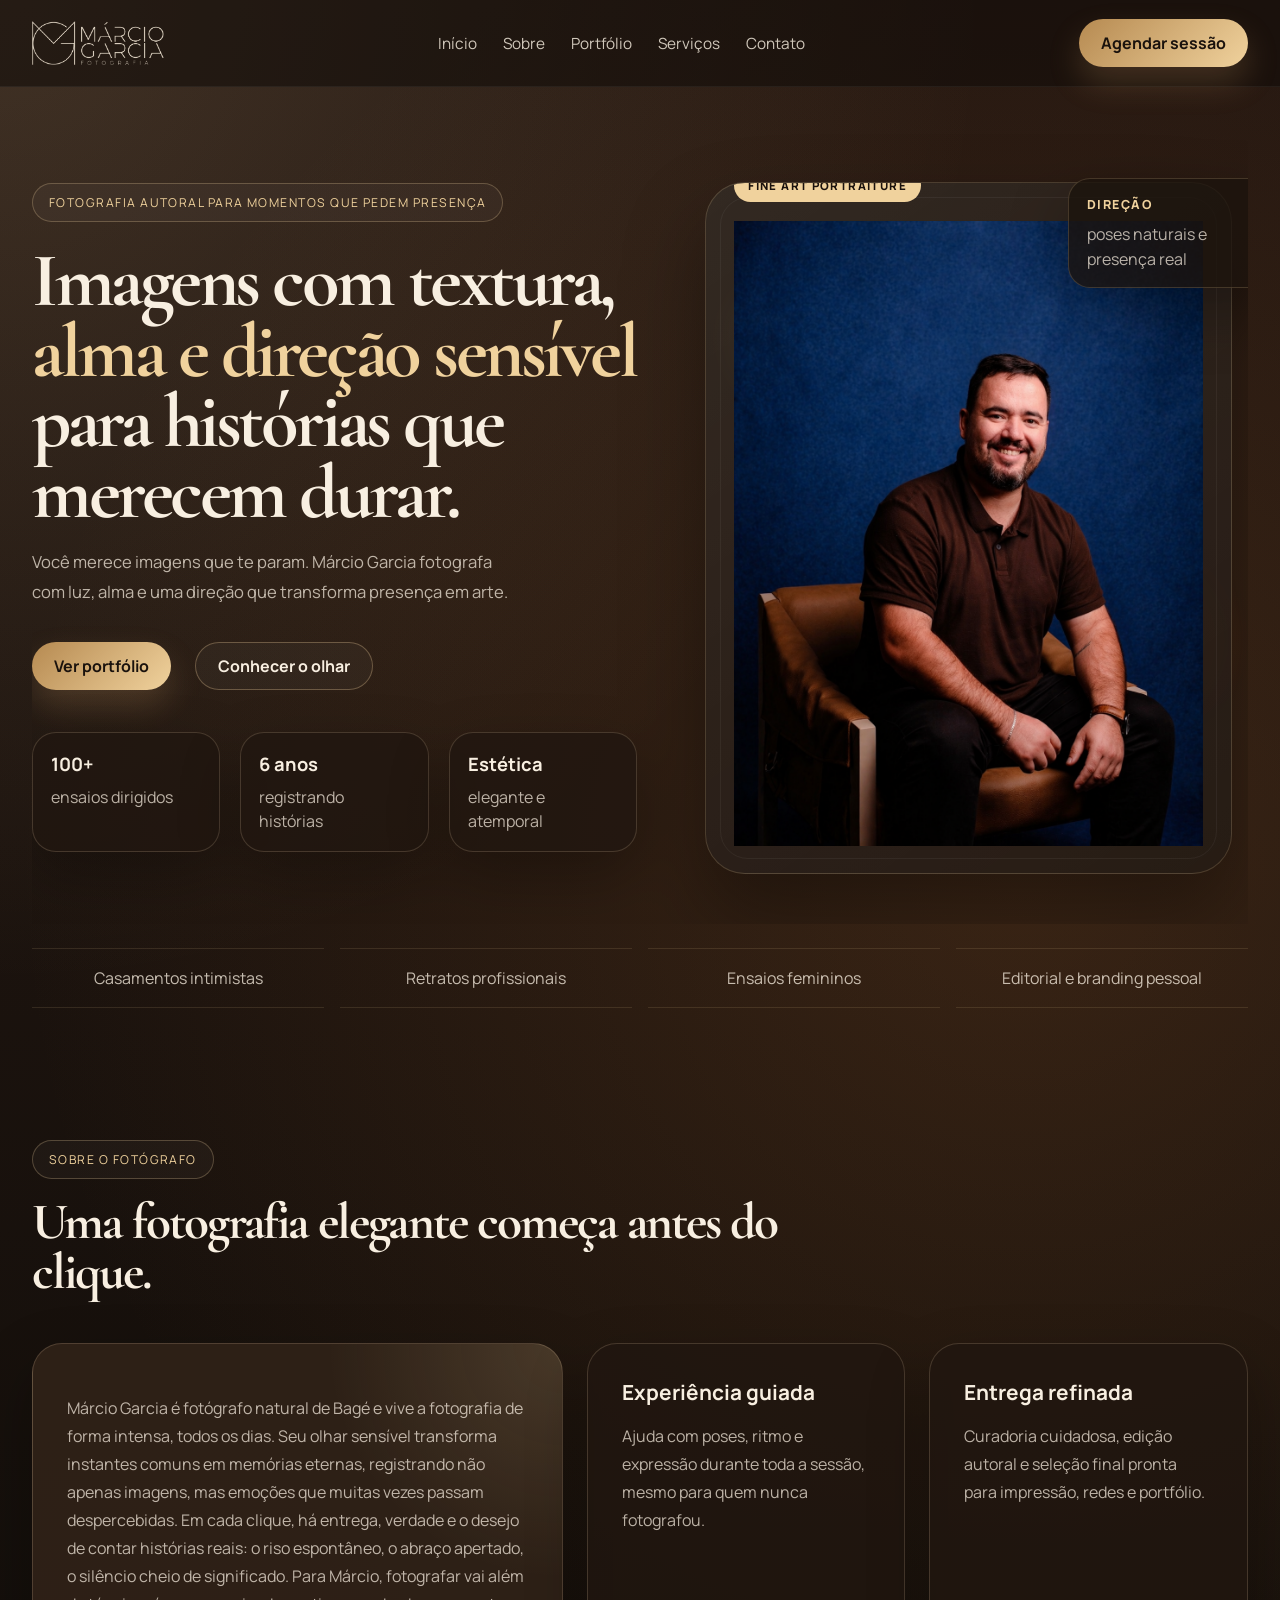
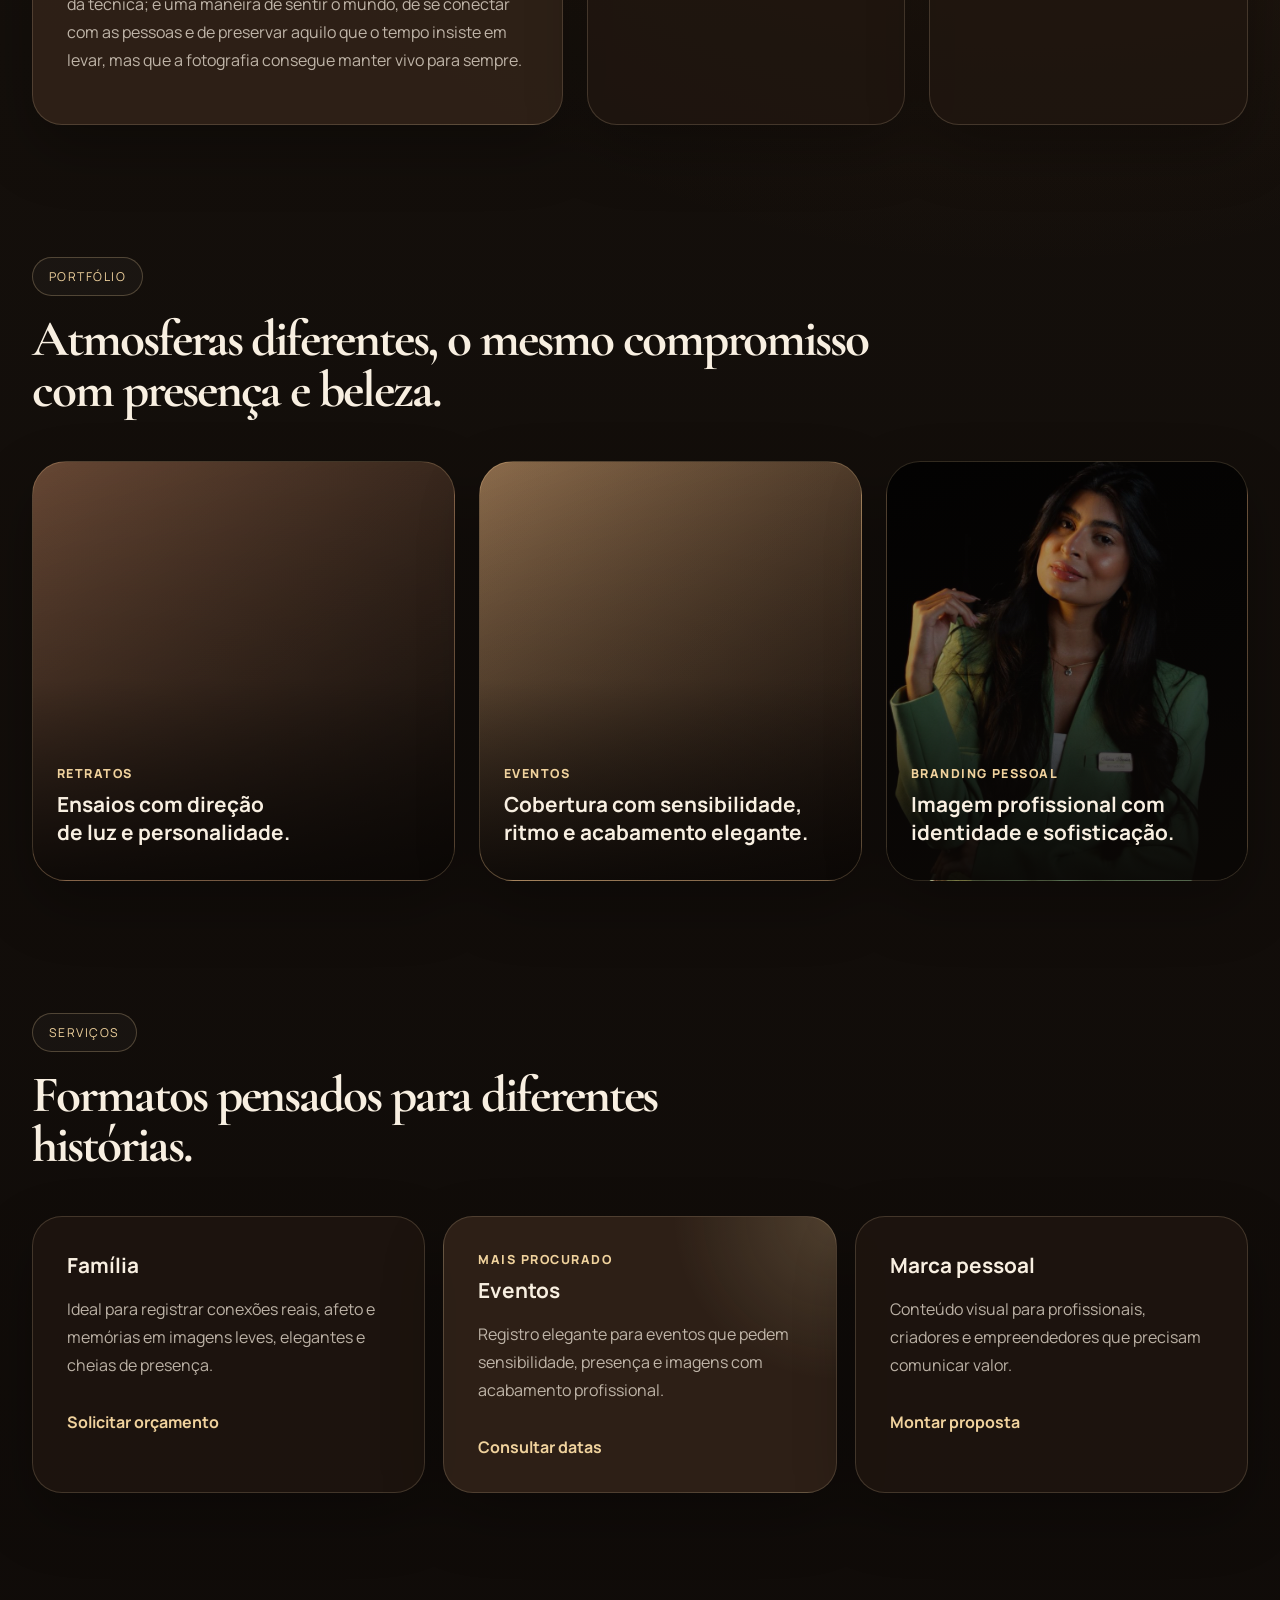
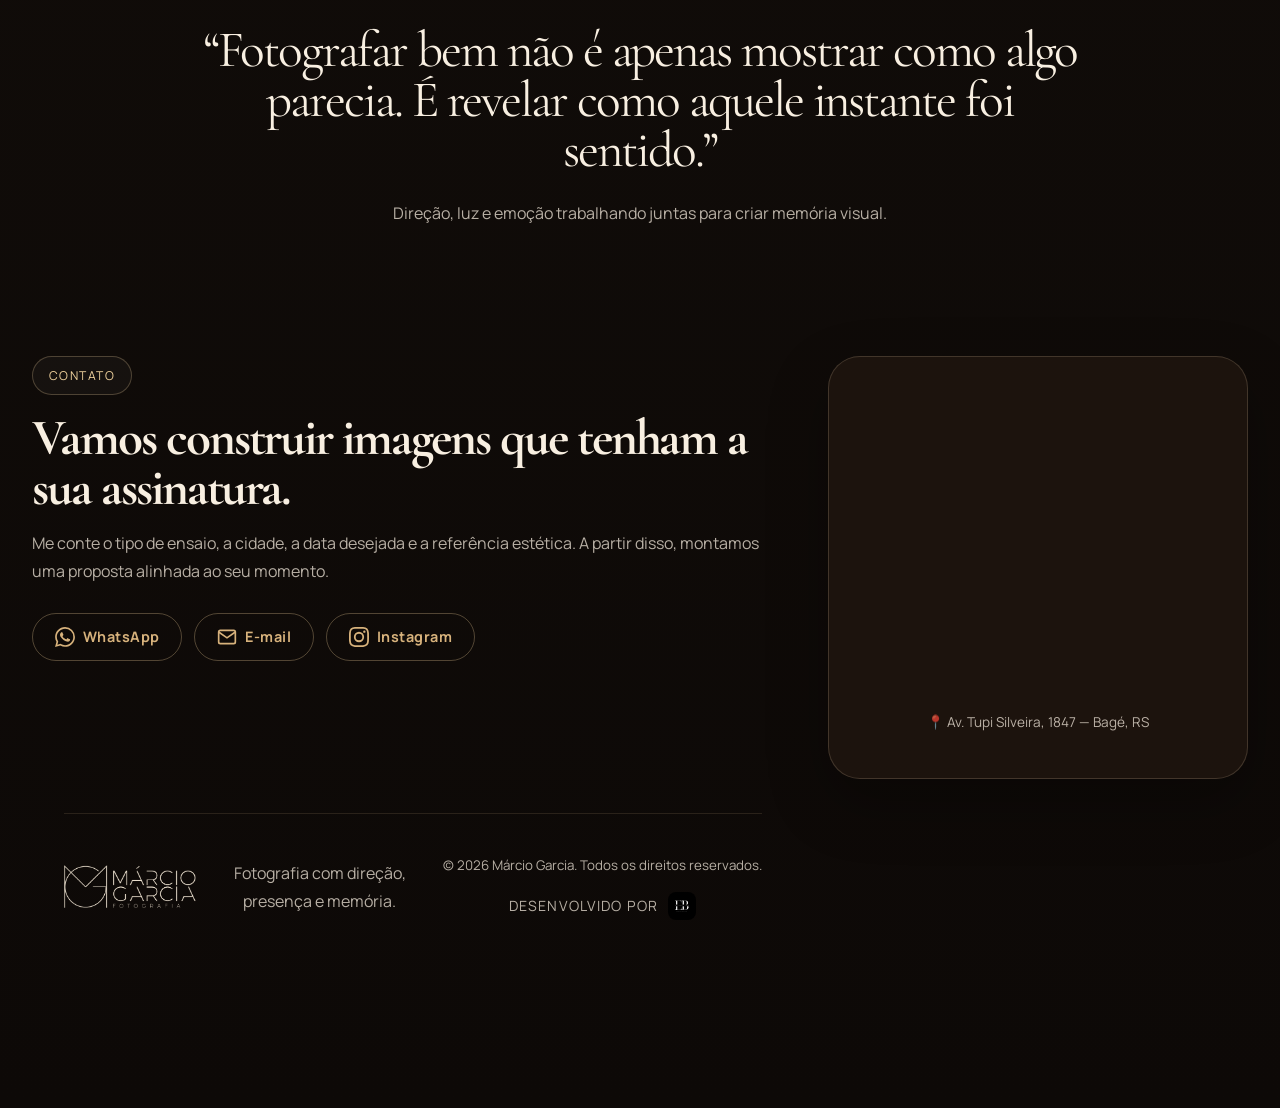
==== index.html @ fdfe58bc "primeiro commit" ====
<!DOCTYPE html>
<html lang="pt-BR">
<head>
    <meta charset="UTF-8">
    <meta name="viewport" content="width=device-width, initial-scale=1.0, viewport-fit=cover">
    <title>Márcio Garcia | Fotografia</title>
    <meta
        name="description"
        content="Ensaios, casamentos e retratos com direção sensível e estética cinematográfica."
    >
    <link rel="icon" href="imagens/Logo.ico" type="image/x-icon">
    <link rel="preconnect" href="https://fonts.googleapis.com">
    <link rel="preconnect" href="https://fonts.gstatic.com" crossorigin>
    <link
        href="https://fonts.googleapis.com/css2?family=Cormorant+Garamond:wght@400;500;600;700&family=Manrope:wght@400;500;600;700;800&display=swap"
        rel="stylesheet"
    >
    <link rel="stylesheet" href="style.css">
</head>
<body>
    <div class="intro-overlay" aria-hidden="true">
        <div class="intro-ring"></div>
        <img src="imagens/Logo-Principal-Bege.png" alt="" class="intro-logo">
    </div>

    <div class="page-shell">
        <header class="site-header">
            <div class="nav-container">
                <a href="#inicio" class="brand-mark" aria-label="Márcio Garcia Fotografia">
                    <img src="imagens/Logo-Principal-Bege.png" alt="Logo Márcio Garcia" class="brand-logo">
                </a>

                <nav aria-label="Navegação principal">
                    <ul class="nav-menu">
                        <li><a href="#inicio">Início</a></li>
                        <li><a href="#sobre">Sobre</a></li>
                        <li><a href="#portfolio">Portfólio</a></li>
                        <li><a href="#servicos">Serviços</a></li>
                        <li><a href="#contato">Contato</a></li>
                    </ul>
                </nav>

                <a href="https://wa.me/555397114111?text=Olá%20Márcio!%20Gostaria%20de%20agendar%20uma%20sessão%20fotográfica." target="_blank" class="nav-button">Agendar sessão</a>
            </div>
        </header>

        <main>
            <section class="hero" id="inicio">
                <div class="hero-copy">
                    <span class="eyebrow">Fotografia autoral para momentos que pedem presença</span>
                    <h1>
                        Imagens com textura,
                        <span>alma e direção sensível</span>
                        para histórias que merecem durar.
                    </h1>
                    <p>
                        Você merece imagens que te param. Márcio Garcia fotografa com luz, alma e uma direção que transforma presença em arte.

                    </p>

                    <div class="hero-actions">
                        <a href="#portfolio" class="primary-button">Ver portfólio</a>
                        <a href="#sobre" class="secondary-button">Conhecer o olhar</a>
                    </div>

                    <ul class="hero-metrics" aria-label="Destaques do trabalho">
                        <li>
                            <strong>100+</strong>
                            ensaios dirigidos
                        </li>
                        <li>
                            <strong>6 anos</strong>
                            registrando histórias
                        </li>
                        <li>
                            <strong>Estética</strong>
                            elegante e atemporal
                        </li>
                    </ul>
                </div>

                <div class="hero-visual">
                    <div class="orb orb-left"></div>
                    <div class="orb orb-right"></div>
                    <div class="camera-stage" aria-hidden="true">
                        <div class="camera-glow"></div>
                        <div class="camera-card" id="camera-card">
                            <div class="camera-badge">Fine art portraiture</div>
                            <img
                                class="marcio"
                                src="imagens/marcio.png"
                                alt="Foto Márcio"
                            >
                        </div>
                    </div>

                    <div class="floating-note note-top">
                        <span>Direção</span>
                        poses naturais e presença real
                    </div>
                </div>
            </section>

            <section class="trust-strip" aria-label="Especialidades">
                <div>Casamentos intimistas</div>
                <div>Retratos profissionais</div>
                <div>Ensaios femininos</div>
                <div>Editorial e branding pessoal</div>
            </section>

            <section class="about-section" id="sobre">
                <div class="section-heading">
                    <span class="eyebrow">Sobre o fotógrafo</span>
                    <h2>Uma fotografia elegante começa antes do clique.</h2>
                </div>

                <div class="about-grid">
                    <article class="about-card about-card-main">
                        <p>
                            Márcio Garcia é fotógrafo natural de Bagé e vive a fotografia de forma intensa, todos os dias. Seu olhar sensível transforma instantes comuns em memórias eternas, registrando não apenas imagens, mas emoções que muitas vezes passam despercebidas. Em cada clique, há entrega, verdade e o desejo de contar histórias reais: o riso espontâneo, o abraço apertado, o silêncio cheio de significado. Para Márcio, fotografar vai além da técnica; é uma maneira de sentir o mundo, de se conectar com as pessoas e de preservar aquilo que o tempo insiste em levar, mas que a fotografia consegue manter vivo para sempre.
                        </p>
                       
                    </article>

                    <article class="about-card">
                        <h3>Experiência guiada</h3>
                        <p>
                            Ajuda com poses, ritmo e expressão durante toda a sessão, mesmo para quem nunca fotografou.
                        </p>
                    </article>

                    <article class="about-card">
                        <h3>Entrega refinada</h3>
                        <p>
                            Curadoria cuidadosa, edição autoral e seleção final pronta para impressão, redes e portfólio.
                        </p>
                    </article>
                </div>
            </section>

            <section class="portfolio-section" id="portfolio">
                <div class="section-heading">
                    <span class="eyebrow">Portfólio</span>
                    <h2>Atmosferas&nbsp;diferentes,&nbsp;o&nbsp;mesmo&nbsp;compromisso<br>com presença e beleza.</h2>
                </div>

                <div class="portfolio-grid">
                    <a href="retratos.html" class="portfolio-card portrait" aria-label="Abrir galeria de retratos">
                        <div class="card-overlay"></div>
                        <div class="card-content">
                            <span>Retratos</span>
                            <h3>Ensaios com direção de luz e personalidade.</h3>
                        </div>
                    </a>

                    <a href="eventos.html" class="portfolio-card wedding" aria-label="Abrir galeria de eventos">
                        <div class="card-overlay"></div>
                        <div class="card-content">
                            <span>Eventos</span>
                            <h3>Cobertura com sensibilidade, ritmo e acabamento elegante.</h3>
                        </div>
                    </a>

                    <a href="branding-pessoal.html" class="portfolio-card brand" aria-label="Abrir galeria de branding pessoal">
                        <div class="card-overlay"></div>
                        <div class="card-content">
                            <span>Branding pessoal</span>
                            <h3>Imagem profissional com identidade e sofisticação.</h3>
                        </div>
                    </a>
                </div>
            </section>

            <section class="services-section" id="servicos">
                <div class="section-heading">
                    <span class="eyebrow">Serviços</span>
                    <h2>Formatos pensados para diferentes histórias.</h2>
                </div>

                <div class="services-grid">
                    <article class="service-card">
                        <h3>Família</h3>
                        <p>Ideal para registrar conexões reais, afeto e memórias em imagens leves, elegantes e cheias de presença.</p>
                        <a href="https://wa.me/555397114111?text=Ol%C3%A1%20M%C3%A1rcio!%20Tenho%20interesse%20em%20um%20ensaio%20de%20fam%C3%ADlia%20e%20gostaria%20de%20solicitar%20um%20or%C3%A7amento." target="_blank" rel="noreferrer">Solicitar orçamento</a>
                    </article>

                    <article class="service-card featured-service">
                        <div class="service-label">Mais procurado</div>
                        <h3>Eventos</h3>
                        <p>Registro elegante para eventos que pedem sensibilidade, presença e imagens com acabamento profissional.</p>
                        <a href="https://wa.me/555397114111?text=Ol%C3%A1%20M%C3%A1rcio!%20Tenho%20interesse%20na%20cobertura%20de%20um%20evento%20e%20gostaria%20de%20consultar%20as%20datas%20dispon%C3%ADveis." target="_blank" rel="noreferrer">Consultar datas</a>
                    </article>

                    <article class="service-card">
                        <h3>Marca pessoal</h3>
                        <p>Conteúdo visual para profissionais, criadores e empreendedores que precisam comunicar valor.</p>
                        <a href="https://wa.me/555397114111?text=Ol%C3%A1%20M%C3%A1rcio!%20Tenho%20interesse%20em%20um%20ensaio%20de%20marca%20pessoal%20e%20gostaria%20de%20montar%20uma%20proposta." target="_blank" rel="noreferrer">Montar proposta</a>
                    </article>
                </div>
            </section>

            <section class="quote-section">
                <blockquote>
                    “Fotografar bem não é apenas mostrar como algo parecia.
                    É revelar como aquele instante foi sentido.”
                </blockquote>
                <p>Direção, luz e emoção trabalhando juntas para criar memória visual.</p>
            </section>

            <section class="contact-section" id="contato">
    <div class="contact-copy">
        <span class="eyebrow">Contato</span>
        <h2>Vamos construir imagens que tenham a sua assinatura.</h2>
        <p>
            Me conte o tipo de ensaio, a cidade, a data desejada e a referência estética.
            A partir disso, montamos uma proposta alinhada ao seu momento.
        </p>

        <!-- Botões de contato -->
        <div class="contact-buttons">
            <a href="https://wa.me/555397114111?text=Olá%20Márcio!%20Gostaria%20de%20agendar%20uma%20sessão%20fotográfica." target="_blank" class="contact-btn btn-whats">
                <svg xmlns="http://www.w3.org/2000/svg" width="20" height="20" viewBox="0 0 24 24" fill="currentColor"><path d="M17.472 14.382c-.297-.149-1.758-.867-2.03-.967-.273-.099-.471-.148-.67.15-.197.297-.767.966-.94 1.164-.173.199-.347.223-.644.075-.297-.15-1.255-.463-2.39-1.475-.883-.788-1.48-1.761-1.653-2.059-.173-.297-.018-.458.13-.606.134-.133.298-.347.446-.52.149-.174.198-.298.298-.497.099-.198.05-.371-.025-.52-.075-.149-.669-1.612-.916-2.207-.242-.579-.487-.5-.669-.51-.173-.008-.371-.01-.57-.01-.198 0-.52.074-.792.372-.272.297-1.04 1.016-1.04 2.479 0 1.462 1.065 2.875 1.213 3.074.149.198 2.096 3.2 5.077 4.487.709.306 1.262.489 1.694.625.712.227 1.36.195 1.871.118.571-.085 1.758-.719 2.006-1.413.248-.694.248-1.289.173-1.413-.074-.124-.272-.198-.57-.347m-5.421 7.403h-.004a9.87 9.87 0 01-5.031-1.378l-.361-.214-3.741.982.998-3.648-.235-.374a9.86 9.86 0 01-1.51-5.26c.001-5.45 4.436-9.884 9.888-9.884 2.64 0 5.122 1.03 6.988 2.898a9.825 9.825 0 012.893 6.994c-.003 5.45-4.437 9.884-9.885 9.884m8.413-18.297A11.815 11.815 0 0012.05 0C5.495 0 .16 5.335.157 11.892c0 2.096.547 4.142 1.588 5.945L.057 24l6.305-1.654a11.882 11.882 0 005.683 1.448h.005c6.554 0 11.89-5.335 11.893-11.893a11.821 11.821 0 00-3.48-8.413z"/></svg>
                WhatsApp
            </a>
            <a href="https://mail.google.com/mail/u/0/?view=cm&fs=1&tf=1&to=marciogfotografia@gmail.com" class="contact-btn btn-email">
                <svg xmlns="http://www.w3.org/2000/svg" width="20" height="20" viewBox="0 0 24 24" fill="none" stroke="currentColor" stroke-width="2"><path d="M4 4h16c1.1 0 2 .9 2 2v12c0 1.1-.9 2-2 2H4c-1.1 0-2-.9-2-2V6c0-1.1.9-2 2-2z"/><polyline points="22,6 12,13 2,6"/></svg>
                E-mail
            </a>
            <a href="https://instagram.com/marciogarciafotografia" target="_blank" rel="noreferrer" class="contact-btn btn-insta">
                <svg xmlns="http://www.w3.org/2000/svg" width="20" height="20" viewBox="0 0 24 24" fill="currentColor"><path d="M12 2.163c3.204 0 3.584.012 4.85.07 3.252.148 4.771 1.691 4.919 4.919.058 1.265.069 1.645.069 4.849 0 3.205-.012 3.584-.069 4.849-.149 3.225-1.664 4.771-4.919 4.919-1.266.058-1.644.07-4.85.07-3.204 0-3.584-.012-4.849-.07-3.26-.149-4.771-1.699-4.919-4.92-.058-1.265-.07-1.644-.07-4.849 0-3.204.013-3.583.07-4.849.149-3.227 1.664-4.771 4.919-4.919 1.266-.057 1.645-.069 4.849-.069zM12 0C8.741 0 8.333.014 7.053.072 2.695.272.273 2.69.073 7.052.014 8.333 0 8.741 0 12c0 3.259.014 3.668.072 4.948.2 4.358 2.618 6.78 6.98 6.98C8.333 23.986 8.741 24 12 24c3.259 0 3.668-.014 4.948-.072 4.354-.2 6.782-2.618 6.979-6.98.059-1.28.073-1.689.073-4.948 0-3.259-.014-3.667-.072-4.947-.196-4.354-2.617-6.78-6.979-6.98C15.668.014 15.259 0 12 0zm0 5.838a6.162 6.162 0 100 12.324 6.162 6.162 0 000-12.324zM12 16a4 4 0 110-8 4 4 0 010 8zm6.406-11.845a1.44 1.44 0 100 2.881 1.44 1.44 0 000-2.881z"/></svg>
                Instagram
            </a>
        </div>
    </div>

    <!-- Mapa Google Maps -->
    <div class="contact-card">
        <div class="map-wrapper">
            <iframe
                src="https://www.google.com/maps/embed?pb=!1m18!1m12!1m3!1d3411.0!2d-54.1065!3d-31.3308!2m3!1f0!2f0!3f0!3m2!1i1024!2i768!4f13.1!3m3!1m2!1s0x0%3A0x0!2sAv.%20Tupi%20Silveira%2C%201847%2C%20Bag%C3%A9%2C%20RS!5e0!3m2!1spt-BR!2sbr!4v1"
                width="100%"
                height="300"
                style="border:0; border-radius: 16px;"
                allowfullscreen=""
                loading="lazy"
                referrerpolicy="no-referrer-when-downgrade"
                title="Localização do estúdio">
            </iframe>
        </div>
        <p style="color: var(--muted); font-size: 0.85rem; margin-top: 10px; text-align:center;">
            📍 Av. Tupi Silveira, 1847 — Bagé, RS
        </p>
    </div>



        <footer class="site-footer">
            <img src="imagens/Logo-Principal-Bege.png" alt="Logo Márcio Garcia" class="footer-logo">
            <p>Fotografia com direção, presença e memória.</p>
            <div class="footer-meta">
                <small>© <span id="current-year"></span> Márcio Garcia. Todos os direitos reservados.</small>
                <a href="https://eduardobuenodev.com.br/" target="_blank" rel="noopener noreferrer" class="developer-credit" aria-label="Desenvolvido por Eduardo Bueno">
                    <span>Desenvolvido por</span>
                    <img src="imagens/logo-edu.ico" alt="Logo Eduardo Bueno" class="developer-credit-icon">
                </a>
            </div>
        </footer>
    </div>

    <script>
        const cameraCard = document.getElementById("camera-card");
        const hero = document.querySelector(".hero");
        const currentYear = document.getElementById("current-year");

        if (currentYear) {
            currentYear.textContent = new Date().getFullYear();
        }

        if (cameraCard && hero && window.matchMedia("(pointer:fine)").matches) {
            hero.addEventListener("mousemove", (event) => {
                const bounds = hero.getBoundingClientRect();
                const x = ((event.clientX - bounds.left) / bounds.width - 0.5) * 16;
                const y = ((event.clientY - bounds.top) / bounds.height - 0.5) * -16;

                cameraCard.style.setProperty("--rotate-x", `${y}deg`);
                cameraCard.style.setProperty("--rotate-y", `${x}deg`);
                cameraCard.style.setProperty("--shift-x", `${x * 0.6}px`);
                cameraCard.style.setProperty("--shift-y", `${-y * 0.6}px`);
            });

            hero.addEventListener("mouseleave", () => {
                cameraCard.style.setProperty("--rotate-x", "0deg");
                cameraCard.style.setProperty("--rotate-y", "0deg");
                cameraCard.style.setProperty("--shift-x", "0px");
                cameraCard.style.setProperty("--shift-y", "0px");
            });
        }
    </script>
</body>
</html>
---- style.css ----
:root {
  --bg: #120d09;
  --bg-soft: #1d140e;
  --panel: rgba(33, 23, 16, 0.78);
  --panel-strong: rgba(47, 33, 24, 0.94);
  --line: rgba(237, 212, 171, 0.18);
  --text: #f8efe1;
  --muted: rgba(248, 239, 225, 0.72);
  --accent: #d7b27c;
  --accent-strong: #f0d29d;
  --shadow: 0 24px 60px rgba(0, 0, 0, 0.28);
  --container: min(1440px, calc(100% - 64px));
}

* {
  box-sizing: border-box;
}

html {
  scroll-behavior: smooth;
  -webkit-text-size-adjust: 100%;
}

body {
  margin: 0;
  min-height: 100vh;
  min-height: 100dvh;
  font-family: "Manrope", sans-serif;
  color: var(--text);
  background:
    radial-gradient(circle at top left, rgba(240, 210, 157, 0.14), transparent 22%),
    radial-gradient(circle at 80% 20%, rgba(163, 97, 44, 0.22), transparent 28%),
    linear-gradient(180deg, #241711 0%, #140f0b 38%, #0d0907 100%);
  overflow-x: hidden;
}

body::before {
  content: "";
  position: fixed;
  inset: 0;
  background-image:
    linear-gradient(rgba(255, 255, 255, 0.015) 1px, transparent 1px),
    linear-gradient(90deg, rgba(255, 255, 255, 0.015) 1px, transparent 1px);
  background-size: 72px 72px;
  opacity: 0.35;
  pointer-events: none;
  mask-image: radial-gradient(circle at center, black 45%, transparent 92%);
}

img {
  max-width: 100%;
  height: auto;
}

a {
  color: inherit;
  text-decoration: none;
}

.intro-overlay {
  position: fixed;
  inset: 0;
  display: flex;
  justify-content: center;
  align-items: center;
  background:
    radial-gradient(circle at center, rgba(240, 210, 157, 0.22), transparent 20%),
    linear-gradient(135deg, #110c09 0%, #24150d 55%, #4a311d 100%);
  z-index: 999;
  pointer-events: none;
  overflow: hidden;
  animation: introFadeOut 3.2s ease forwards;
}

.intro-ring {
  position: absolute;
  width: min(440px, 76vw);
  aspect-ratio: 1;
  border: 1px solid rgba(240, 210, 157, 0.34);
  border-radius: 50%;
  box-shadow: 0 0 100px rgba(240, 210, 157, 0.1), inset 0 0 50px rgba(240, 210, 157, 0.08);
  animation: ringPulse 2s ease-in-out forwards;
}

.intro-logo {
  position: relative;
  z-index: 1;
  width: min(360px, 54vw);
  filter: drop-shadow(0 0 34px rgba(240, 210, 157, 0.35));
  animation: introReveal 2s ease forwards;
}

.page-shell {
  opacity: 0;
  transform: translateY(24px);
  animation: pageReveal 0.9s ease 2.6s forwards;
}

.site-header {
  position: sticky;
  top: 0;
  z-index: 20;
  backdrop-filter: blur(18px);
  background: rgba(18, 13, 9, 0.58);
  border-bottom: 1px solid rgba(255, 255, 255, 0.05);
}

.nav-container,
.hero,
.trust-strip,
.about-section,
.portfolio-section,
.services-section,
.quote-section,
.contact-section,
.site-footer {
  width: var(--container);
  margin: 0 auto;
}

.nav-container {
  display: flex;
  align-items: center;
  justify-content: space-between;
  gap: 24px;
  min-height: 86px;
}

.brand-mark {
  display: inline-flex;
  align-items: center;
}

.brand-logo,
.footer-logo {
  width: 132px;
  display: block;
}

.nav-menu {
  display: flex;
  align-items: center;
  gap: 26px;
  padding: 0;
  margin: 0;
  list-style: none;
}

.nav-menu a {
  color: rgba(248, 239, 225, 0.82);
  font-size: 0.96rem;
  display: inline-flex;
  align-items: center;
  min-height: 44px;
  transition: color 180ms ease;
}

.nav-menu a:hover,
.nav-menu a:focus-visible {
  color: var(--accent-strong);
}

.nav-button,
.primary-button,
.secondary-button {
  display: inline-flex;
  align-items: center;
  justify-content: center;
  min-height: 48px;
  padding: 0 22px;
  border-radius: 999px;
  font-weight: 700;
  transition:
    transform 180ms ease,
    box-shadow 180ms ease,
    border-color 180ms ease;
}

.nav-button,
.primary-button {
  color: #1a120d;
  background: linear-gradient(135deg, #b68a51 0%, #f0d29d 100%);
  box-shadow: 0 16px 32px rgba(203, 155, 99, 0.22);
}

.secondary-button {
  color: var(--text);
  border: 1px solid rgba(240, 210, 157, 0.3);
  background: rgba(255, 255, 255, 0.03);
}

.nav-button:hover,
.primary-button:hover,
.secondary-button:hover {
  transform: translateY(-2px);
}

.hero {
  position: relative;
  display: grid;
  grid-template-columns: minmax(0, 1.04fr) minmax(320px, 0.96fr);
  gap: 52px;
  align-items: center;
  padding: 96px 0 72px;
  min-height: calc(100vh - 86px);
  perspective: 1400px;
  overflow: clip;
}

.hero-copy {
  position: relative;
  z-index: 1;
}

.eyebrow {
  display: inline-flex;
  align-items: center;
  gap: 10px;
  padding: 10px 16px;
  border-radius: 999px;
  border: 1px solid rgba(240, 210, 157, 0.26);
  background: rgba(255, 255, 255, 0.03);
  color: var(--accent-strong);
  letter-spacing: 0.12em;
  text-transform: uppercase;
  font-size: 0.76rem;
}

.hero-copy h1,
.section-heading h2,
.quote-section blockquote,
.contact-copy h2 {
  font-family: "Cormorant Garamond", serif;
}

.hero-copy h1 {
  max-width: 700px;
  margin: 24px 0 18px;
  font-size: clamp(3.4rem, 6vw, 6rem);
  line-height: 0.92;
  letter-spacing: -0.045em;
}

.hero-copy h1 span {
  display: inline-block;
  color: var(--accent-strong);
}

.hero-copy p {
  max-width: 560px;
  margin: 0;
  color: var(--muted);
  font-size: 1.04rem;
  line-height: 1.8;
  text-wrap: balance;
}

.hero-actions {
  display: flex;
  gap: 24px;
  flex-wrap: wrap;
  margin-top: 36px;
}

.hero-metrics {
  display: grid;
  grid-template-columns: repeat(3, minmax(0, 1fr));
  gap: 20px;
  padding: 0;
  margin: 42px 0 0;
  list-style: none;
}

.hero-metrics li,
.about-card,
.service-card,
.contact-card {
  border: 1px solid var(--line);
  background: var(--panel);
  box-shadow: var(--shadow);
  backdrop-filter: blur(14px);
}

.hero-metrics li {
  padding: 18px;
  border-radius: 24px;
  color: var(--muted);
  line-height: 1.5;
}

.hero-metrics strong {
  display: block;
  margin-bottom: 6px;
  color: var(--text);
  font-size: 1.15rem;
}

.hero-visual {
  position: relative;
  min-height: 560px;
  width: 100%;
}

.orb {
  position: absolute;
  border-radius: 50%;
  filter: blur(10px);
  opacity: 0.9;
}

.orb-left {
  top: 20px;
  left: 22px;
  width: 160px;
  height: 160px;
  background: radial-gradient(circle, rgba(240, 210, 157, 0.34) 0%, rgba(240, 210, 157, 0) 72%);
}

.orb-right {
  right: 0;
  bottom: 48px;
  width: 220px;
  height: 220px;
  background: radial-gradient(circle, rgba(128, 72, 28, 0.4) 0%, rgba(128, 72, 28, 0) 72%);
}

.camera-stage {
  position: absolute;
  inset: 70px 16px 50px;
  display: flex;
  align-items: center;
  justify-content: center;
}

.camera-glow {
  position: absolute;
  inset: 15% 6% 10%;
  border-radius: 50%;
  background:
    radial-gradient(circle, rgba(240, 210, 157, 0.28) 0%, rgba(240, 210, 157, 0) 58%),
    radial-gradient(circle at top, rgba(255, 255, 255, 0.18), transparent 35%);
  filter: blur(32px);
}

.camera-card {
  --rotate-x: 0deg;
  --rotate-y: 0deg;
  --shift-x: 0px;
  --shift-y: 0px;
  position: relative;
  width: min(100%, 560px);
  padding: 38px 28px 22px;
  border-radius: 40px;
  border: 1px solid rgba(240, 210, 157, 0.18);
  background:
    linear-gradient(145deg, rgba(255, 255, 255, 0.08), rgba(255, 255, 255, 0.02)),
    rgba(30, 21, 15, 0.78);
  transform-style: preserve-3d;
  transform:
    translate3d(var(--shift-x), var(--shift-y), 0)
    rotateX(var(--rotate-x))
    rotateY(var(--rotate-y));
  transition: transform 180ms ease-out;
  box-shadow: 0 40px 80px rgba(0, 0, 0, 0.34);
  overflow: hidden;
}

.camera-card::before {
  content: "";
  position: absolute;
  inset: 14px;
  border-radius: 28px;
  border: 1px solid rgba(255, 255, 255, 0.05);
}

.camera-badge {
  position: absolute;
  top: -14px;
  left: 28px;
  padding: 9px 14px;
  border-radius: 999px;
  background: #f0d29d;
  color: #1a120d;
  font-size: 0.72rem;
  font-weight: 800;
  letter-spacing: 0.12em;
  text-transform: uppercase;
}


.floating-note {
  position: absolute;
  max-width: 220px;
  padding: 16px 18px;
  border-radius: 22px;
  border: 1px solid rgba(240, 210, 157, 0.18);
  background: rgba(28, 19, 13, 0.8);
  color: var(--muted);
  line-height: 1.55;
  box-shadow: var(--shadow);
}

.floating-note span,
.contact-item span,
.card-content span,
.service-label {
  display: block;
  margin-bottom: 8px;
  color: var(--accent-strong);
  font-size: 0.78rem;
  font-weight: 800;
  letter-spacing: 0.12em;
  text-transform: uppercase;
}

.note-top {
  top: -60px;
  right: -40px;
}

.note-bottom {
  bottom: 0;
  left: 0;
}

.trust-strip {
  display: grid;
  grid-template-columns: repeat(4, minmax(0, 1fr));
  gap: 16px;
  padding: 24px 0 0;
}

.trust-strip div {
  padding: 18px 20px;
  border-top: 1px solid rgba(240, 210, 157, 0.12);
  border-bottom: 1px solid rgba(240, 210, 157, 0.12);
  color: rgba(248, 239, 225, 0.76);
  text-align: center;
}

.about-section,
.portfolio-section,
.services-section,
.quote-section,
.contact-section {
  padding: 132px 0 0;
}

.section-heading {
  max-width: 760px;
  margin-bottom: 46px;
}

.section-heading h2,
.contact-copy h2 {
  margin: 18px 0 0;
  font-size: clamp(2.6rem, 4vw, 4.1rem);
  line-height: 0.98;
  letter-spacing: -0.04em;
}

.about-grid {
  display: grid;
  grid-template-columns: 1.25fr 0.75fr 0.75fr;
  gap: 24px;
}

.about-card {
  border-radius: 30px;
  padding: 34px;
  transition:
    transform 220ms ease,
    box-shadow 220ms ease,
    border-color 220ms ease,
    background 220ms ease;
}

.about-card-main {
  background:
    radial-gradient(circle at top right, rgba(240, 210, 157, 0.14), transparent 36%),
    var(--panel-strong);
}

.about-card h3,
.service-card h3,
.card-content h3 {
  margin: 0 0 10px;
  font-size: 1.3rem;
}

.about-card p,
.service-card p,
.contact-copy p,
.contact-item a,
.site-footer p,
.site-footer small {
  color: var(--muted);
  line-height: 1.75;
}

.portfolio-grid {
  display: grid;
  grid-template-columns: 1.05fr 0.95fr 0.9fr;
  gap: 24px;
}

.portfolio-card {
  display: block;
  position: relative;
  min-height: 420px;
  border-radius: 34px;
  overflow: hidden;
  border: 1px solid rgba(240, 210, 157, 0.18);
  box-shadow: var(--shadow);
  transition:
    transform 240ms ease,
    box-shadow 240ms ease,
    border-color 240ms ease;
}

.portrait {
  background:
    linear-gradient(160deg, rgba(13, 10, 8, 0.12), rgba(13, 10, 8, 0.58)),
    url("imagens/retratos (1).jpg") center/cover no-repeat,
    linear-gradient(135deg, #7f5840 0%, #1d140f 100%);
}

.wedding {
  background:
    linear-gradient(160deg, rgba(13, 10, 8, 0.1), rgba(13, 10, 8, 0.62)),
    url("imagens/eventos 1.jpg") center/cover no-repeat,
    linear-gradient(135deg, #aa835c 0%, #2a1b13 100%);
}

.brand {
  background:
    linear-gradient(160deg, rgba(13, 10, 8, 0.16), rgba(13, 10, 8, 0.66)),
    url("imagens/marca_pessoal.png") center/cover no-repeat,
    linear-gradient(135deg, #5d412d 0%, #16100d 100%);
}

.card-overlay {
  position: absolute;
  inset: 0;
  background:
    linear-gradient(to top, rgba(10, 7, 5, 0.88) 0%, rgba(10, 7, 5, 0.14) 48%, rgba(10, 7, 5, 0.1) 100%);
  transition: background 240ms ease;
}

.card-content {
  position: absolute;
  right: 24px;
  bottom: 24px;
  left: 24px;
  z-index: 1;
  transition: transform 240ms ease;
}

.card-content h3 {
  text-wrap: balance;
}

.services-grid {
  display: grid;
  grid-template-columns: repeat(3, minmax(0, 1fr));
  gap: 18px;
}

.service-card {
  position: relative;
  border-radius: 30px;
  padding: 34px;
  transition:
    transform 220ms ease,
    box-shadow 220ms ease,
    border-color 220ms ease,
    background 220ms ease;
}

.featured-service {
  background:
    radial-gradient(circle at top right, rgba(240, 210, 157, 0.18), transparent 34%),
    var(--panel-strong);
}

.service-card a {
  display: inline-flex;
  margin-top: 16px;
  color: var(--accent-strong);
  font-weight: 700;
  transition: transform 180ms ease, color 180ms ease;
}

.quote-section {
  text-align: center;
}

.quote-section blockquote {
  max-width: 900px;
  margin: 0 auto 26px;
  font-size: clamp(2.4rem, 4vw, 4rem);
  line-height: 0.98;
  letter-spacing: -0.04em;
}

.quote-section p {
  margin: 0;
  color: var(--muted);
}

.contact-section {
  display: grid;
  grid-template-columns: minmax(0, 1fr) minmax(320px, 420px);
  gap: 34px;
  align-items: start;
  padding-bottom: 132px;
}

.contact-card {
  border-radius: 32px;
  padding: 34px;
  transition:
    transform 220ms ease,
    box-shadow 220ms ease,
    border-color 220ms ease;
}

.about-card:hover,
.service-card:hover,
.contact-card:hover {
  transform: translateY(-8px);
  box-shadow: 0 28px 50px rgba(0, 0, 0, 0.28);
  border-color: rgba(240, 210, 157, 0.28);
}

.portfolio-card:hover {
  transform: translateY(-10px) scale(1.01);
  box-shadow: 0 34px 58px rgba(0, 0, 0, 0.34);
  border-color: rgba(240, 210, 157, 0.3);
}

.portfolio-card:hover .card-overlay {
  background:
    linear-gradient(to top, rgba(10, 7, 5, 0.8) 0%, rgba(10, 7, 5, 0.08) 50%, rgba(10, 7, 5, 0.04) 100%);
}

.portfolio-card:hover .card-content {
  transform: translateY(-8px);
}

.portfolio-card:focus-visible,
.back-link:focus-visible,
.gallery-cta:focus-visible {
  outline: 2px solid var(--accent-strong);
  outline-offset: 4px;
}

.service-card:hover a {
  transform: translateX(4px);
}

.contact-item + .contact-item {
  margin-top: 20px;
  padding-top: 20px;
  border-top: 1px solid rgba(240, 210, 157, 0.14);
}

.contact-item a {
  color: var(--text);
}

/* ── Botões de contato ── */
.contact-buttons {
  display: flex;
  gap: 12px;
  margin-top: 28px;
  flex-wrap: wrap;
}

.contact-btn {
  display: inline-flex;
  align-items: center;
  gap: 8px;
  justify-content: center;
  min-height: 48px;
  padding: 12px 22px;
  border-radius: 50px;
  font-family: "Manrope", sans-serif;
  font-weight: 700;
  font-size: 0.9rem;
  text-decoration: none;
  transition: transform 180ms ease, opacity 180ms ease;
  letter-spacing: 0.03em;
  cursor: pointer;
}

.btn-whats,
.btn-email,
.btn-insta {
  background: transparent;
  border: 1px solid rgba(240, 210, 157, 0.3);
  color: var(--accent);
}

.contact-btn:hover {
  transform: translateY(-2px);
  opacity: 0.9;
}

/* ── Mapa ── */
.map-wrapper {
  border-radius: 16px;
  overflow: hidden;
  margin-top: 12px;
}

.map-wrapper iframe {
  display: block;
  width: 100%;
}

.map-address {
  color: var(--muted);
  font-size: 0.85rem;
  margin-top: 10px;
  text-align: center;
}

/* ── Footer ── */
.site-footer {
  display: flex;
  align-items: center;
  justify-content: center;
  gap: 28px;
  flex-wrap: nowrap;
  padding: 40px 0 56px;
  border-top: 1px solid rgba(240, 210, 157, 0.12);
}

.site-footer p,
.site-footer small {
  margin: 0;
}

.footer-meta {
  display: flex;
  flex-direction: column;
  align-items: center;
  gap: 10px;
}

.site-footer p {
  flex: 0 1 auto;
  text-align: center;
}

.site-footer small {
  white-space: nowrap;
  text-align: center;
}

.developer-credit {
  display: inline-flex;
  align-items: center;
  justify-content: center;
  gap: 10px;
  margin-top: 4px;
  color: rgba(248, 239, 225, 0.72);
  text-decoration: none;
  font-size: 0.88rem;
  letter-spacing: 0.08em;
  text-transform: uppercase;
  transition: color 180ms ease, transform 180ms ease;
}

.developer-credit:hover {
  color: var(--accent);
  transform: translateY(-1px);
}

.developer-credit-icon {
  width: 28px;
  height: 28px;
  display: block;
  border-radius: 8px;
}

.gallery-page {
  min-height: 100vh;
}

.gallery-shell {
  width: var(--container);
  margin: 0 auto;
  padding: 44px 0 80px;
}

.gallery-header {
  display: grid;
  grid-template-columns: minmax(0, 1.2fr) minmax(260px, 0.8fr);
  gap: 28px;
  align-items: end;
  margin-bottom: 34px;
}

.gallery-header h1 {
  margin: 10px 0 16px;
  font-size: clamp(2.8rem, 6vw, 5.2rem);
  line-height: 0.95;
  letter-spacing: -0.05em;
}

.gallery-header p {
  margin: 0;
  color: var(--muted);
  line-height: 1.8;
}

.back-link,
.gallery-cta {
  display: inline-flex;
  align-items: center;
  justify-content: center;
  min-height: 48px;
  padding: 0 20px;
  border-radius: 999px;
  border: 1px solid rgba(240, 210, 157, 0.18);
  background: rgba(33, 23, 16, 0.72);
  transition: transform 180ms ease, border-color 180ms ease, background 180ms ease;
}

.back-link:hover,
.gallery-cta:hover {
  transform: translateY(-2px);
  border-color: rgba(240, 210, 157, 0.4);
  background: rgba(47, 33, 24, 0.92);
}

.gallery-side {
  display: flex;
  flex-direction: column;
  gap: 16px;
  align-items: flex-start;
}

.gallery-grid {
  display: grid;
  grid-template-columns: repeat(2, minmax(0, 1fr));
  gap: 22px;
}

.gallery-item {
  position: relative;
  overflow: hidden;
  border-radius: 28px;
  min-height: 360px;
  border: 1px solid rgba(240, 210, 157, 0.14);
  background: rgba(33, 23, 16, 0.72);
  box-shadow: var(--shadow);
}

.gallery-item img {
  width: 100%;
  height: 100%;
  object-fit: cover;
  object-position: center;
  display: block;
}

.gallery-item::after {
  content: "";
  position: absolute;
  inset: 0;
  background: linear-gradient(to top, rgba(10, 7, 5, 0.48), rgba(10, 7, 5, 0.02));
  pointer-events: none;
}

.gallery-item.photo-card img {
  transition: transform 220ms ease;
}

.gallery-item.photo-card:hover img {
  transform: scale(1.03);
}

@keyframes introReveal {
  0% {
    transform: scale(0.4);
    opacity: 0;
  }

  35% {
    transform: scale(0.98);
    opacity: 1;
  }

  65% {
    transform: scale(1);
    opacity: 1;
  }

  100% {
    transform: scale(1.16);
    opacity: 0;
  }
}

@keyframes introFadeOut {
  0%,
  72% {
    opacity: 1;
    visibility: visible;
  }

  100% {
    opacity: 0;
    visibility: hidden;
  }
}

@keyframes ringPulse {
  0% {
    transform: scale(0.45);
    opacity: 0;
  }

  40% {
    transform: scale(1);
    opacity: 1;
  }

  100% {
    transform: scale(1.28);
    opacity: 0;
  }
}

@keyframes pageReveal {
  to {
    opacity: 1;
    transform: translateY(0);
  }
}

@media (max-width: 1080px) {
  .hero,
  .contact-section,
  .about-grid,
  .portfolio-grid,
  .services-grid {
    grid-template-columns: 1fr;
  }

  .hero {
    min-height: auto;
    padding-top: 60px;
  }

  .hero-visual {
    min-height: 500px;
  }

  .portfolio-card {
    min-height: 320px;
  }

  .contact-card {
    max-width: 560px;
    width: 100%;
  }

  .gallery-header,
  .gallery-grid {
    grid-template-columns: 1fr;
  }

  .gallery-item {
    min-height: 300px;
  }
}

@media (max-width: 900px) {
  .nav-container {
    flex-wrap: wrap;
    justify-content: center;
    padding: 16px 0;
  }

  .nav-button {
    width: 100%;
    max-width: 360px;
  }

  .hero-metrics,
  .trust-strip {
    grid-template-columns: 1fr;
  }

  .site-footer {
    flex-direction: column;
    text-align: center;
  }

  .site-footer small {
    white-space: normal;
  }
}

@media (max-width: 640px) {
  :root {
    --container: min(
      calc(100% - 24px),
      calc(100% - env(safe-area-inset-left) - env(safe-area-inset-right) - 24px)
    );
  }

  .site-header {
    position: static;
  }

  body {
    padding-left: env(safe-area-inset-left);
    padding-right: env(safe-area-inset-right);
    padding-bottom: env(safe-area-inset-bottom);
  }

  .nav-container {
    width: min(100%, 100%);
    gap: 14px;
    min-height: auto;
    padding: 14px 0 18px;
  }

  .brand-logo,
  .footer-logo {
    width: 108px;
  }

  .nav-menu {
    width: 100%;
    flex-wrap: wrap;
    justify-content: center;
    gap: 14px 18px;
    font-size: 0.92rem;
  }

  .nav-button,
  .primary-button,
  .secondary-button {
    width: 100%;
  }

  .eyebrow {
    width: 100%;
    justify-content: center;
    text-align: center;
    padding: 10px 14px;
  }

  .hero {
    gap: 26px;
    padding: 40px 0 28px;
  }

  .hero-copy h1 {
    font-size: clamp(2.35rem, 13vw, 3.3rem);
    line-height: 1.02;
    margin: 20px 0 16px;
  }

  .hero-copy p {
    font-size: 0.98rem;
    line-height: 1.7;
  }

  .hero-visual {
    min-height: 320px;
  }

  .camera-stage {
    inset: 32px 0 22px;
  }

  .camera-card {
    padding: 30px 18px 16px;
    border-radius: 30px;
  }

  .camera-card img {
    display: block;
    width: 100%;
    max-height: 340px;
    object-fit: contain;
  }

  .camera-badge {
    left: 18px;
    right: 18px;
    top: -12px;
    justify-content: center;
    text-align: center;
    padding: 8px 12px;
  }

  .hero-actions {
    gap: 12px;
  }

  .hero-metrics li {
    padding: 18px;
  }

  .hero-metrics {
    gap: 12px;
    margin-top: 28px;
  }

  .section-heading {
    margin-bottom: 24px;
  }

  .section-heading h2,
  .contact-copy h2,
  .quote-section blockquote {
    font-size: clamp(2rem, 11vw, 2.7rem);
    line-height: 1.04;
  }

  .about-card,
  .service-card,
  .contact-card {
    padding: 22px;
    border-radius: 24px;
  }

  .portfolio-grid,
  .services-grid,
  .about-grid {
    gap: 14px;
  }

  .portfolio-card {
    min-height: 280px;
    border-radius: 26px;
  }

  .card-content {
    right: 18px;
    bottom: 18px;
    left: 18px;
  }

  .floating-note {
    position: static;
    max-width: none;
    margin-top: 14px;
    font-size: 0.94rem;
  }

  .trust-strip {
    gap: 10px;
  }

  .trust-strip div {
    padding: 14px 16px;
    font-size: 0.92rem;
  }

  .about-section,
  .portfolio-section,
  .services-section,
  .quote-section,
  .contact-section {
    padding-top: 68px;
  }

  .contact-section {
    gap: 18px;
    padding-bottom: 68px;
  }

  .contact-copy,
  .contact-card,
  .gallery-header,
  .gallery-side {
    min-width: 0;
  }

  .contact-buttons {
    flex-direction: column;
  }

  .contact-btn {
    justify-content: center;
    width: 100%;
  }

  .map-wrapper iframe {
    height: 240px;
  }

  .site-footer {
    gap: 12px;
    padding-bottom: 28px;
  }

  .developer-credit {
    text-align: center;
    line-height: 1.4;
  }

  .gallery-shell {
    padding: 28px 0 56px;
  }

  .gallery-header {
    gap: 20px;
    margin-bottom: 24px;
  }

  .gallery-header h1 {
    font-size: clamp(2.2rem, 11vw, 3rem);
    line-height: 1.02;
  }

  .gallery-header p,
  .gallery-side p {
    font-size: 0.96rem;
    line-height: 1.7;
  }

  .gallery-grid {
    gap: 14px;
  }

  .gallery-item {
    min-height: 240px;
    border-radius: 22px;
  }
}

@media (max-width: 420px) {
  :root {
    --container: min(
      calc(100% - 20px),
      calc(100% - env(safe-area-inset-left) - env(safe-area-inset-right) - 20px)
    );
  }

  .nav-menu {
    gap: 10px 14px;
  }

  .nav-menu a {
    font-size: 0.9rem;
  }

  .hero-copy h1 {
    font-size: clamp(2.1rem, 12vw, 2.8rem);
  }

  .portfolio-card {
    min-height: 250px;
  }

  .card-content {
    right: 16px;
    bottom: 16px;
    left: 16px;
  }

  .card-content h3 {
    font-size: 1.1rem;
  }

  .about-card,
  .service-card,
  .contact-card {
    padding: 20px;
  }
}
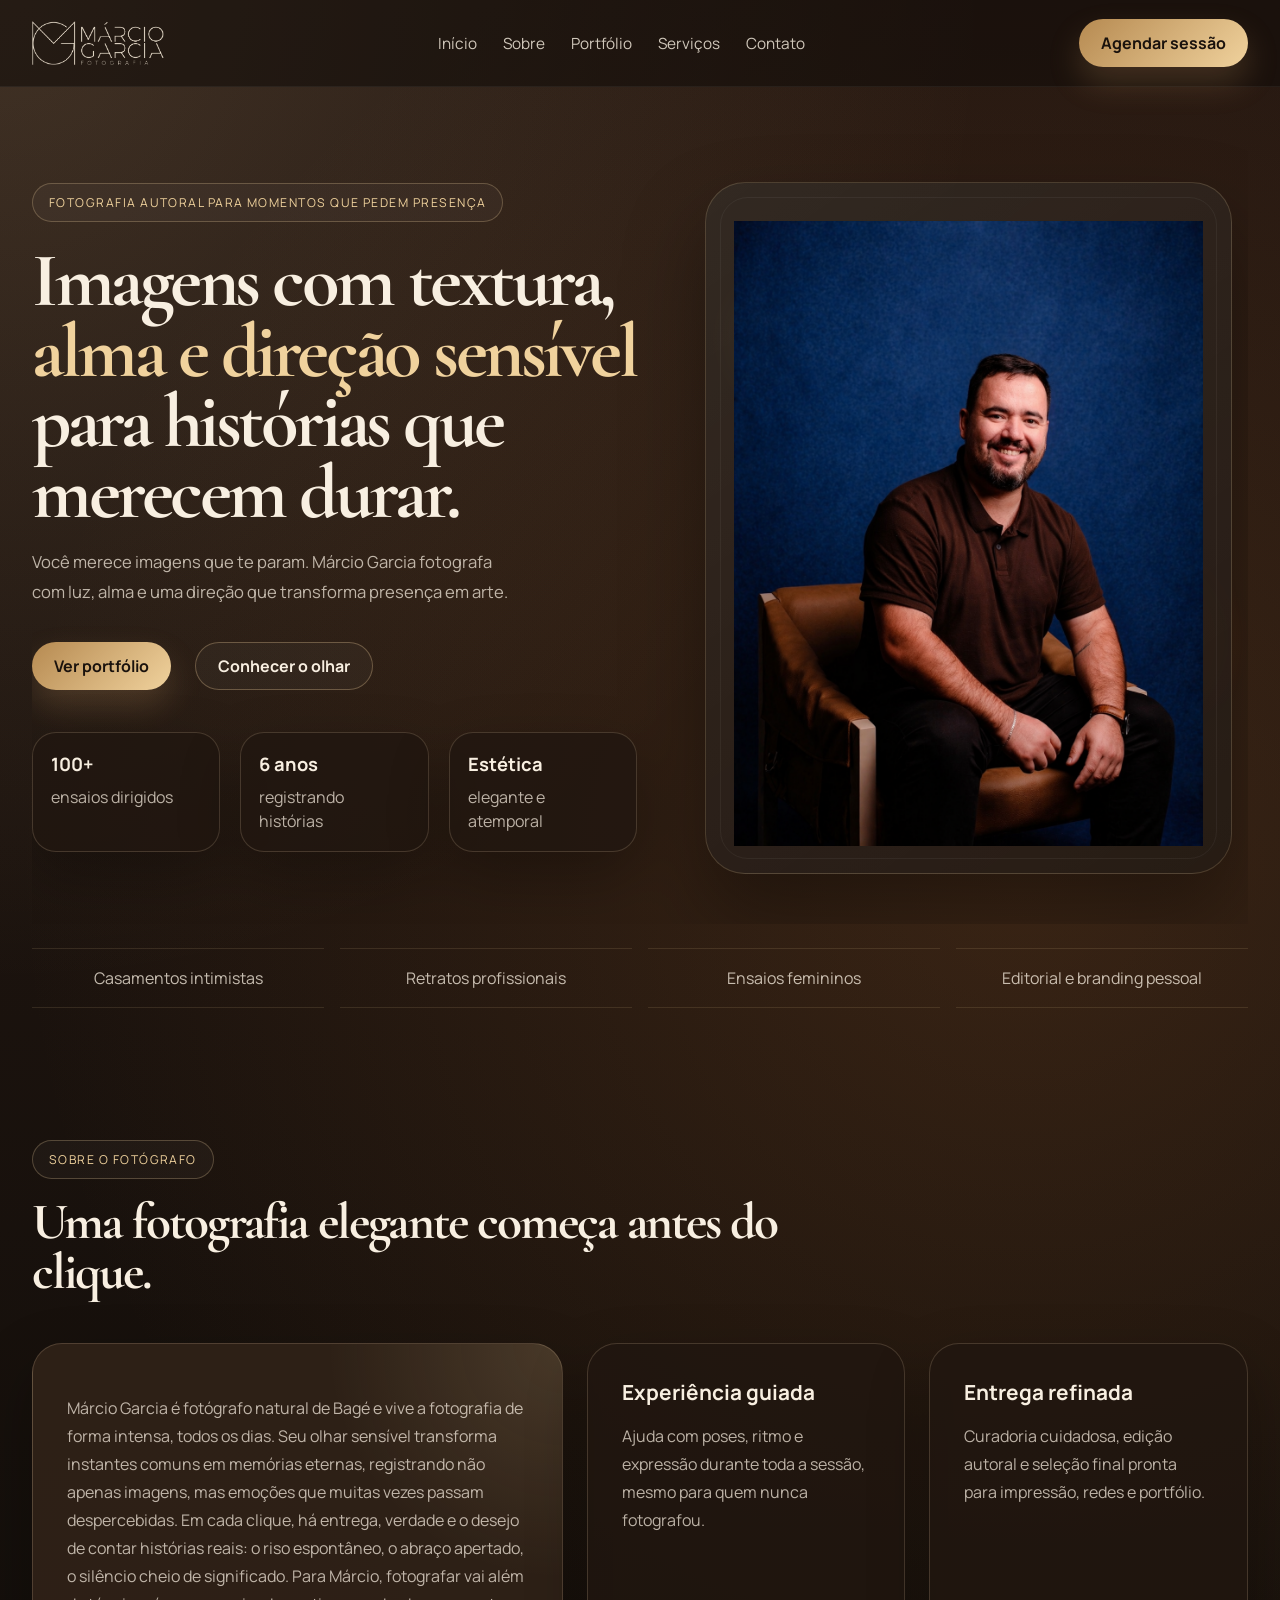
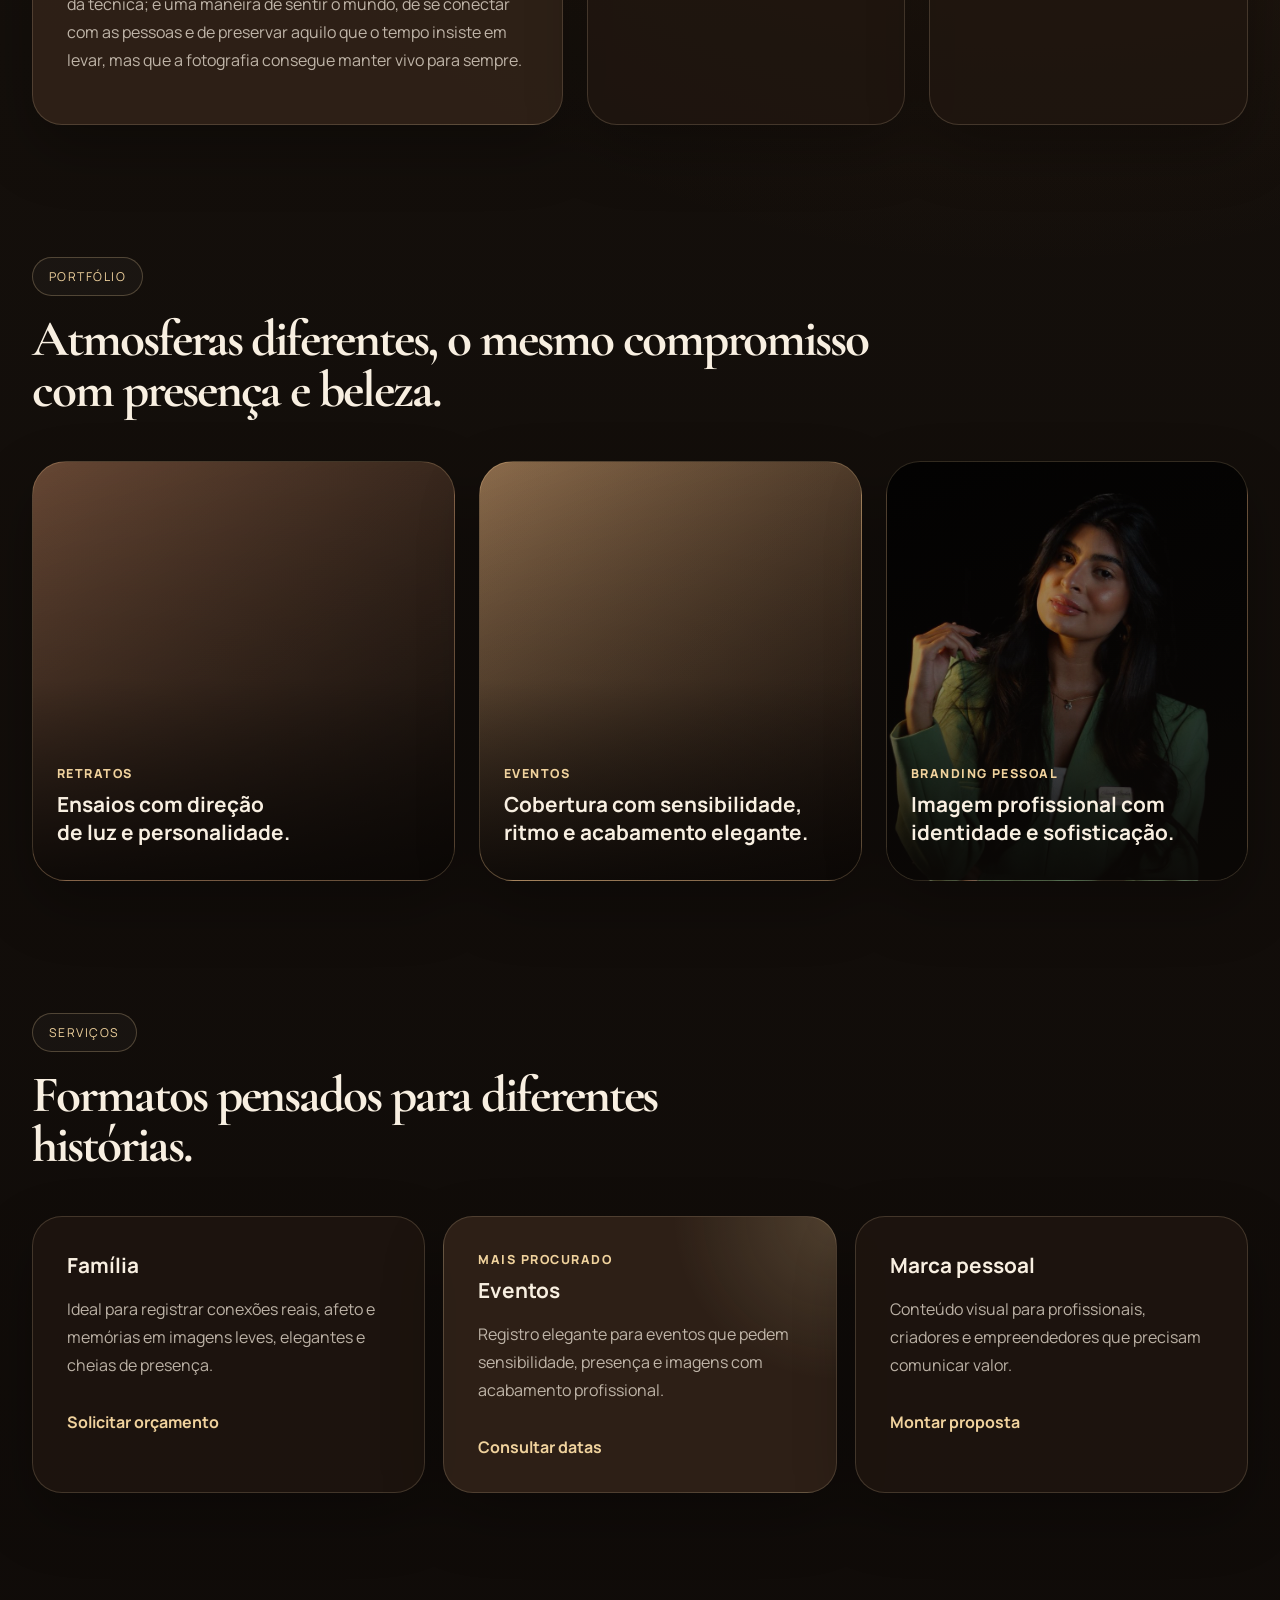
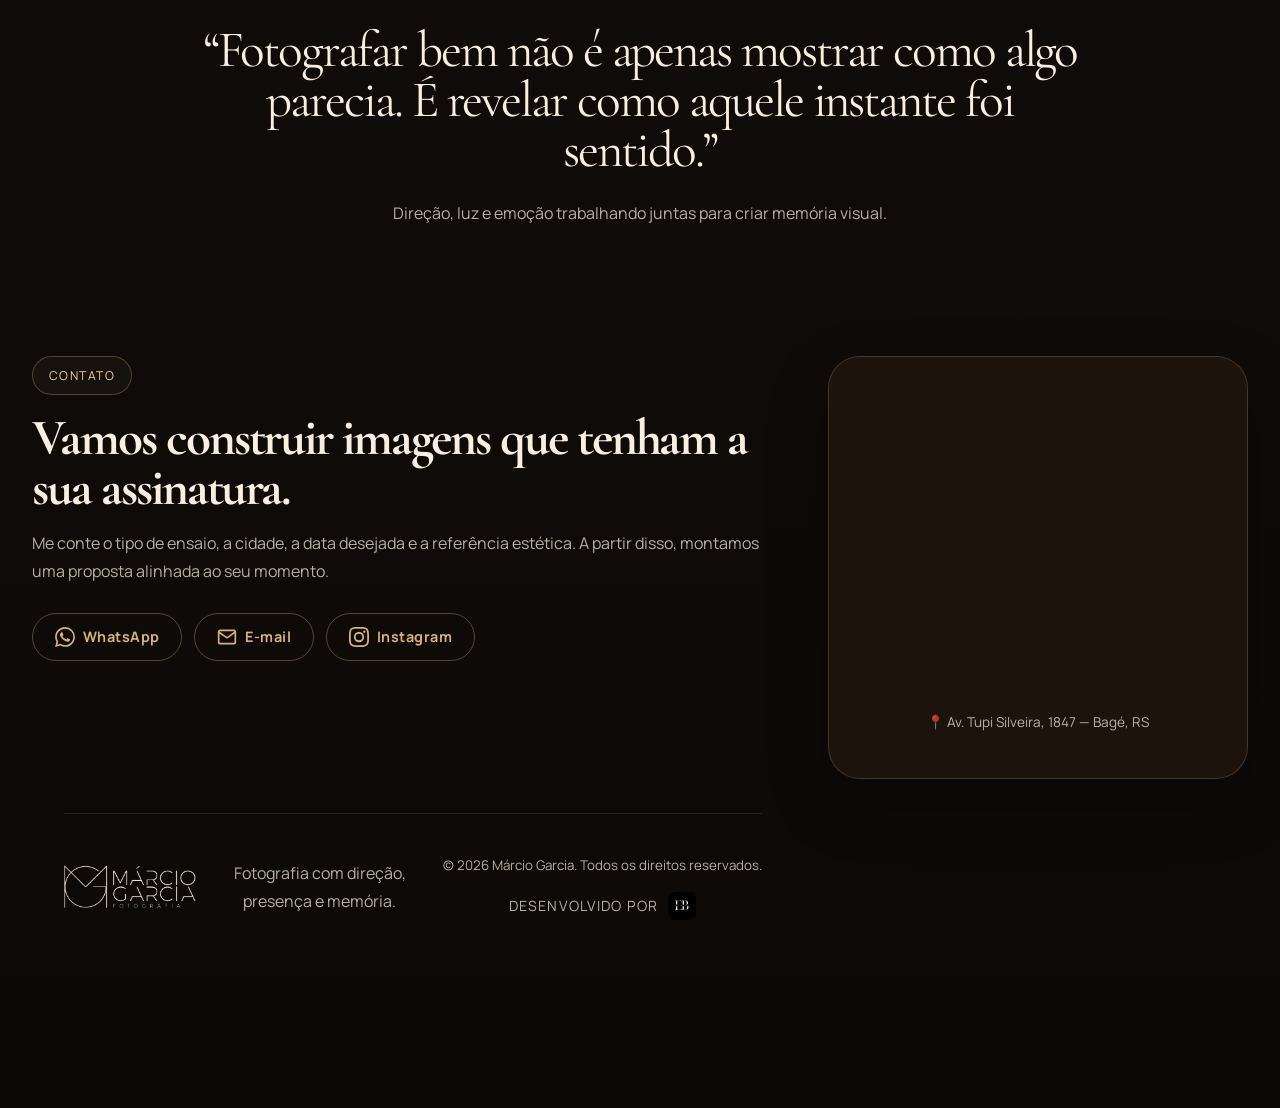
==== commit 1472086e: "alterações" ====
--- a/index.html
+++ b/index.html
@@ -85,7 +85,6 @@
                     <div class="camera-stage" aria-hidden="true">
                         <div class="camera-glow"></div>
                         <div class="camera-card" id="camera-card">
-                            <div class="camera-badge">Fine art portraiture</div>
                             <img
                                 class="marcio"
                                 src="imagens/marcio.png"
@@ -94,10 +93,6 @@
                         </div>
                     </div>
 
-                    <div class="floating-note note-top">
-                        <span>Direção</span>
-                        poses naturais e presença real
-                    </div>
                 </div>
             </section>
 
--- a/style.css
+++ b/style.css
@@ -373,34 +373,6 @@
   border: 1px solid rgba(255, 255, 255, 0.05);
 }
 
-.camera-badge {
-  position: absolute;
-  top: -14px;
-  left: 28px;
-  padding: 9px 14px;
-  border-radius: 999px;
-  background: #f0d29d;
-  color: #1a120d;
-  font-size: 0.72rem;
-  font-weight: 800;
-  letter-spacing: 0.12em;
-  text-transform: uppercase;
-}
-
-
-.floating-note {
-  position: absolute;
-  max-width: 220px;
-  padding: 16px 18px;
-  border-radius: 22px;
-  border: 1px solid rgba(240, 210, 157, 0.18);
-  background: rgba(28, 19, 13, 0.8);
-  color: var(--muted);
-  line-height: 1.55;
-  box-shadow: var(--shadow);
-}
-
-.floating-note span,
 .contact-item span,
 .card-content span,
 .service-label {
@@ -411,16 +383,6 @@
   font-weight: 800;
   letter-spacing: 0.12em;
   text-transform: uppercase;
-}
-
-.note-top {
-  top: -60px;
-  right: -40px;
-}
-
-.note-bottom {
-  bottom: 0;
-  left: 0;
 }
 
 .trust-strip {
@@ -521,21 +483,21 @@
 .portrait {
   background:
     linear-gradient(160deg, rgba(13, 10, 8, 0.12), rgba(13, 10, 8, 0.58)),
-    url("imagens/retratos (1).jpg") center/cover no-repeat,
+    url("imagens/retratos (1).jpg") center 24%/cover no-repeat,
     linear-gradient(135deg, #7f5840 0%, #1d140f 100%);
 }
 
 .wedding {
   background:
     linear-gradient(160deg, rgba(13, 10, 8, 0.1), rgba(13, 10, 8, 0.62)),
-    url("imagens/eventos 1.jpg") center/cover no-repeat,
+    url("imagens/eventos 1.jpg") center 18%/cover no-repeat,
     linear-gradient(135deg, #aa835c 0%, #2a1b13 100%);
 }
 
 .brand {
   background:
     linear-gradient(160deg, rgba(13, 10, 8, 0.16), rgba(13, 10, 8, 0.66)),
-    url("imagens/marca_pessoal.png") center/cover no-repeat,
+    url("imagens/marca_pessoal.png") center 22%/cover no-repeat,
     linear-gradient(135deg, #5d412d 0%, #16100d 100%);
 }
 
@@ -1074,32 +1036,30 @@
   }
 
   .hero-visual {
-    min-height: 320px;
+    min-height: 240px;
   }
 
   .camera-stage {
-    inset: 32px 0 22px;
+    inset: 8px 0 0;
   }
 
   .camera-card {
-    padding: 30px 18px 16px;
-    border-radius: 30px;
+    width: min(100%, 360px);
+    padding: 14px;
+    border-radius: 26px;
   }
 
   .camera-card img {
     display: block;
     width: 100%;
-    max-height: 340px;
+    max-height: 250px;
     object-fit: contain;
-  }
-
-  .camera-badge {
-    left: 18px;
-    right: 18px;
-    top: -12px;
-    justify-content: center;
-    text-align: center;
-    padding: 8px 12px;
+    object-position: center top;
+  }
+
+  .camera-card::before {
+    inset: 10px;
+    border-radius: 20px;
   }
 
   .hero-actions {
@@ -1112,7 +1072,8 @@
 
   .hero-metrics {
     gap: 12px;
-    margin-top: 28px;
+    margin-top: 24px;
+    margin-bottom: 22px;
   }
 
   .section-heading {
@@ -1144,17 +1105,31 @@
     border-radius: 26px;
   }
 
+  .portrait {
+    background:
+      linear-gradient(160deg, rgba(13, 10, 8, 0.12), rgba(13, 10, 8, 0.58)),
+      url("imagens/retratos (1).jpg") center 12%/cover no-repeat,
+      linear-gradient(135deg, #7f5840 0%, #1d140f 100%);
+  }
+
+  .wedding {
+    background:
+      linear-gradient(160deg, rgba(13, 10, 8, 0.1), rgba(13, 10, 8, 0.62)),
+      url("imagens/eventos 1.jpg") center 8%/cover no-repeat,
+      linear-gradient(135deg, #aa835c 0%, #2a1b13 100%);
+  }
+
+  .brand {
+    background:
+      linear-gradient(160deg, rgba(13, 10, 8, 0.16), rgba(13, 10, 8, 0.66)),
+      url("imagens/marca_pessoal.png") center 14%/cover no-repeat,
+      linear-gradient(135deg, #5d412d 0%, #16100d 100%);
+  }
+
   .card-content {
     right: 18px;
     bottom: 18px;
     left: 18px;
-  }
-
-  .floating-note {
-    position: static;
-    max-width: none;
-    margin-top: 14px;
-    font-size: 0.94rem;
   }
 
   .trust-strip {
@@ -1263,6 +1238,51 @@
     min-height: 250px;
   }
 
+  .hero-visual {
+    min-height: 220px;
+    margin-top: 10px;
+  }
+
+  .camera-stage {
+    inset: 4px 0 0;
+  }
+
+  .camera-card {
+    width: min(100%, 320px);
+    padding: 12px;
+    border-radius: 24px;
+  }
+
+  .camera-card img {
+    max-height: 220px;
+  }
+
+  .camera-card::before {
+    inset: 9px;
+    border-radius: 18px;
+  }
+
+  .portrait {
+    background:
+      linear-gradient(160deg, rgba(13, 10, 8, 0.12), rgba(13, 10, 8, 0.58)),
+      url("imagens/retratos (1).jpg") center 10%/cover no-repeat,
+      linear-gradient(135deg, #7f5840 0%, #1d140f 100%);
+  }
+
+  .wedding {
+    background:
+      linear-gradient(160deg, rgba(13, 10, 8, 0.1), rgba(13, 10, 8, 0.62)),
+      url("imagens/eventos 1.jpg") center 6%/cover no-repeat,
+      linear-gradient(135deg, #aa835c 0%, #2a1b13 100%);
+  }
+
+  .brand {
+    background:
+      linear-gradient(160deg, rgba(13, 10, 8, 0.16), rgba(13, 10, 8, 0.66)),
+      url("imagens/marca_pessoal.png") center 10%/cover no-repeat,
+      linear-gradient(135deg, #5d412d 0%, #16100d 100%);
+  }
+
   .card-content {
     right: 16px;
     bottom: 16px;
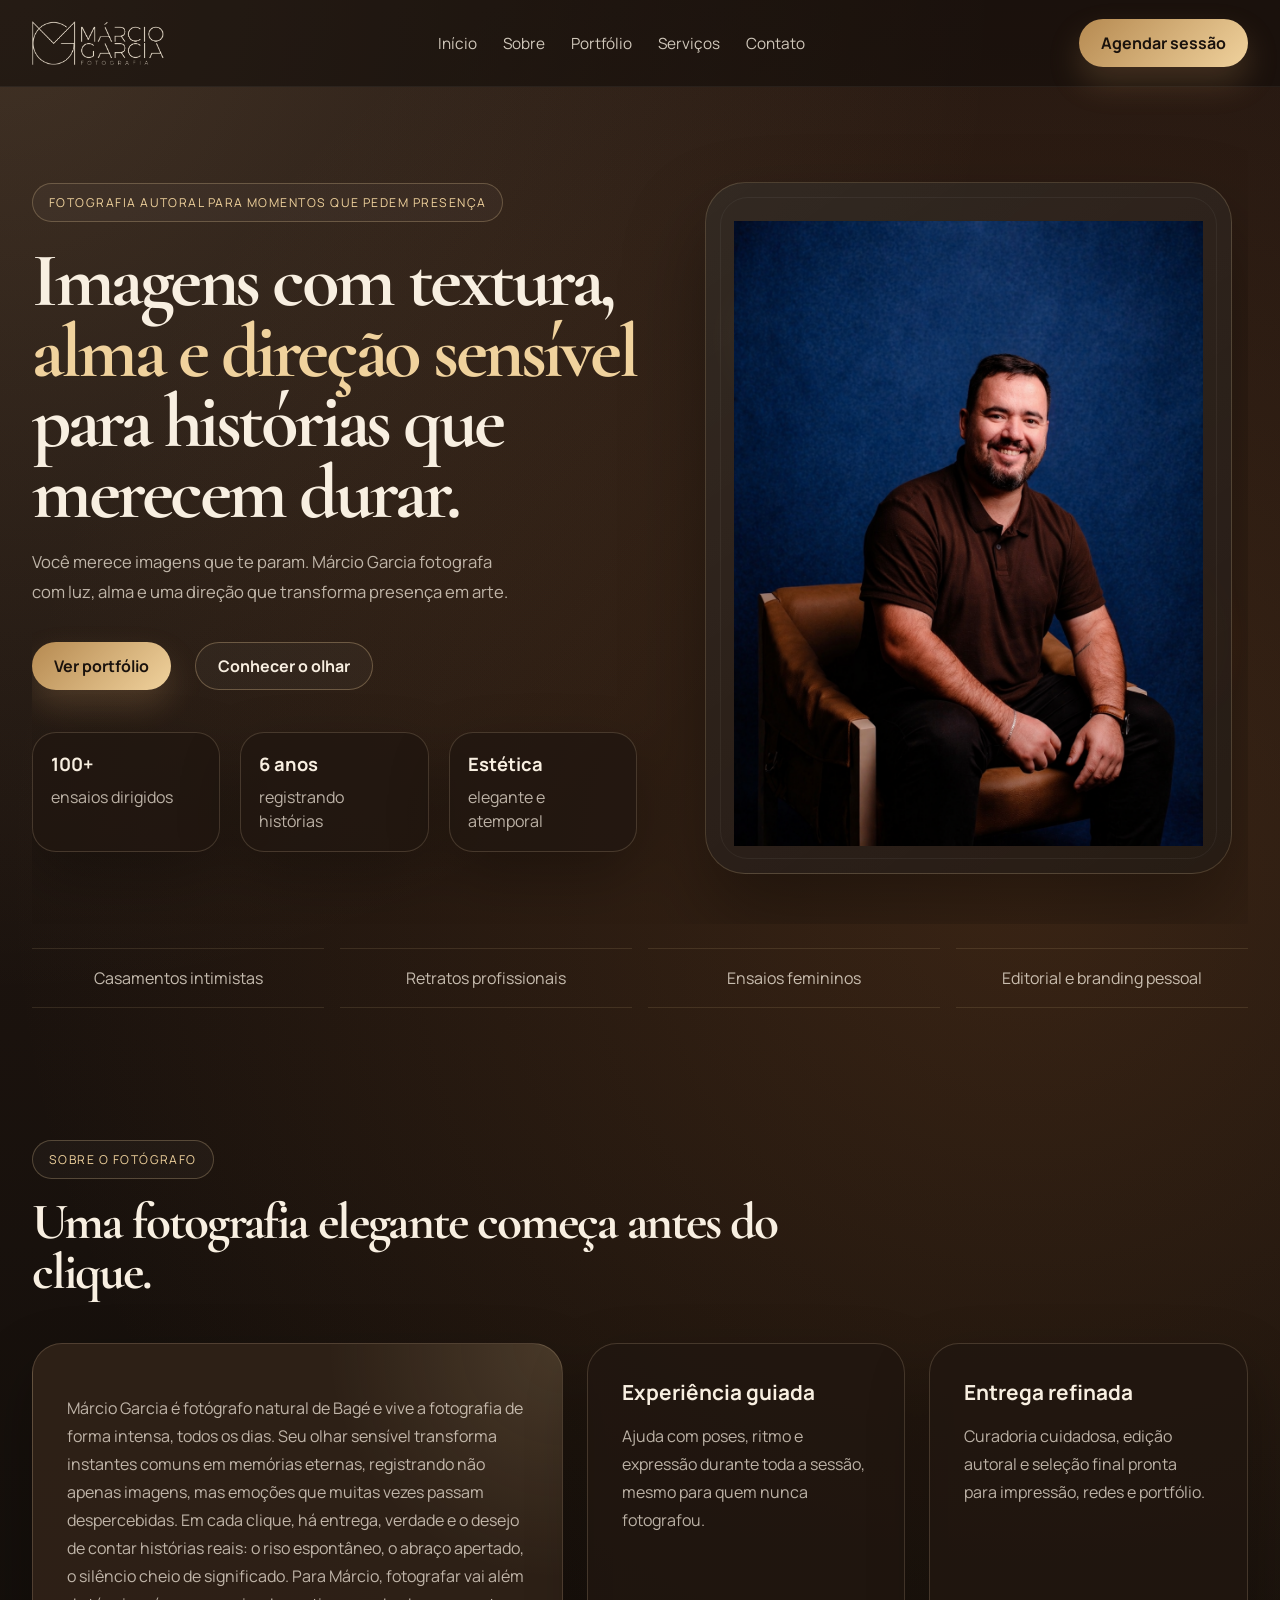
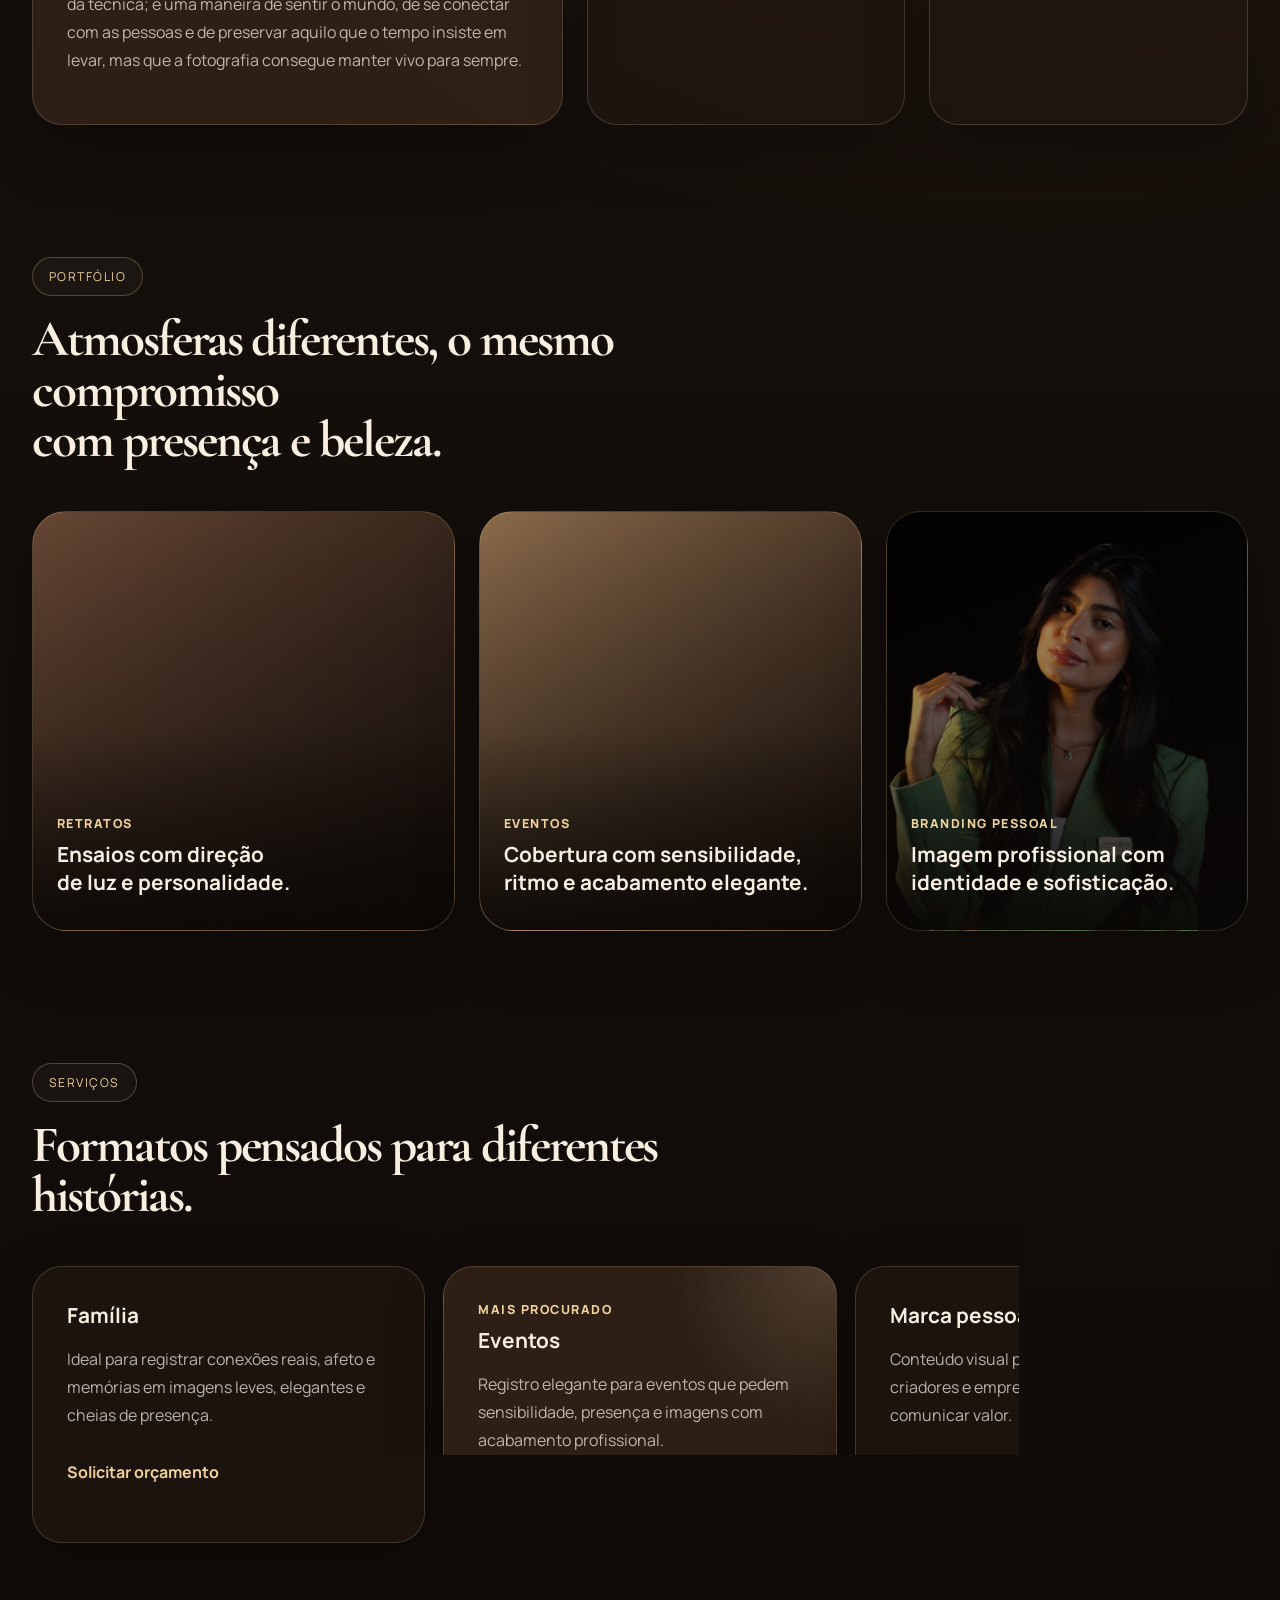
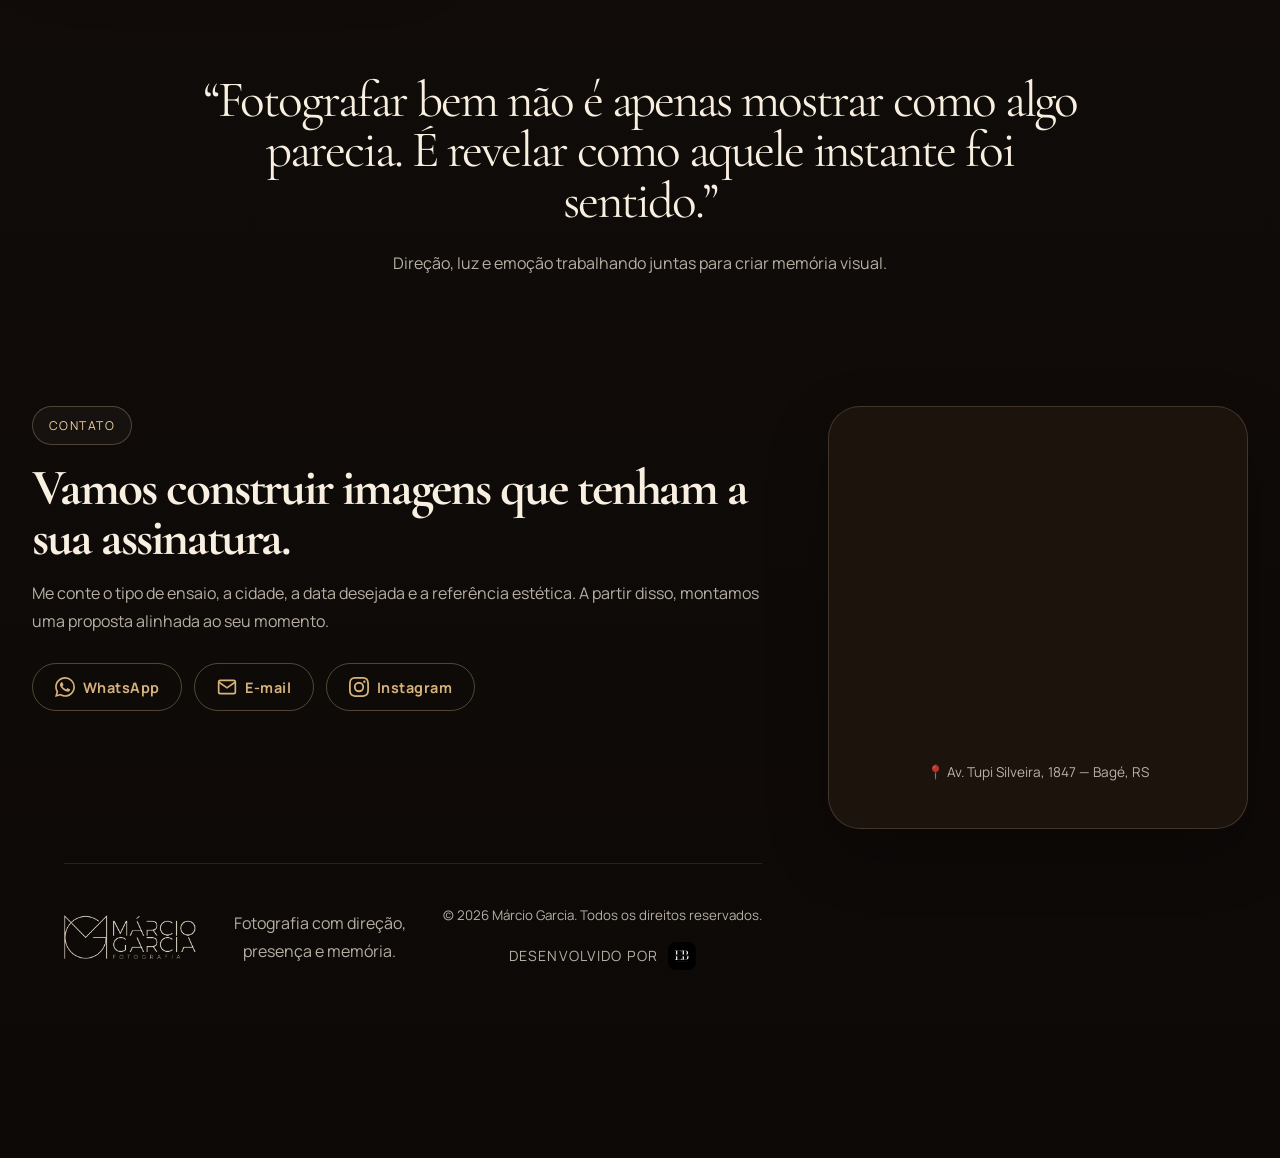
==== commit 3bb9b568: "Ajusta quebra do titulo no mobile" ====
--- a/index.html
+++ b/index.html
@@ -136,7 +136,7 @@
             <section class="portfolio-section" id="portfolio">
                 <div class="section-heading">
                     <span class="eyebrow">Portfólio</span>
-                    <h2>Atmosferas&nbsp;diferentes,&nbsp;o&nbsp;mesmo&nbsp;compromisso<br>com presença e beleza.</h2>
+                    <h2 class="portfolio-title">Atmosferas diferentes, o mesmo compromisso<br class="portfolio-title-break">com presença e beleza.</h2>
                 </div>
 
                 <div class="portfolio-grid">
--- a/style.css
+++ b/style.css
@@ -1087,6 +1087,10 @@
     line-height: 1.04;
   }
 
+  .portfolio-title-break {
+    display: none;
+  }
+
   .about-card,
   .service-card,
   .contact-card {
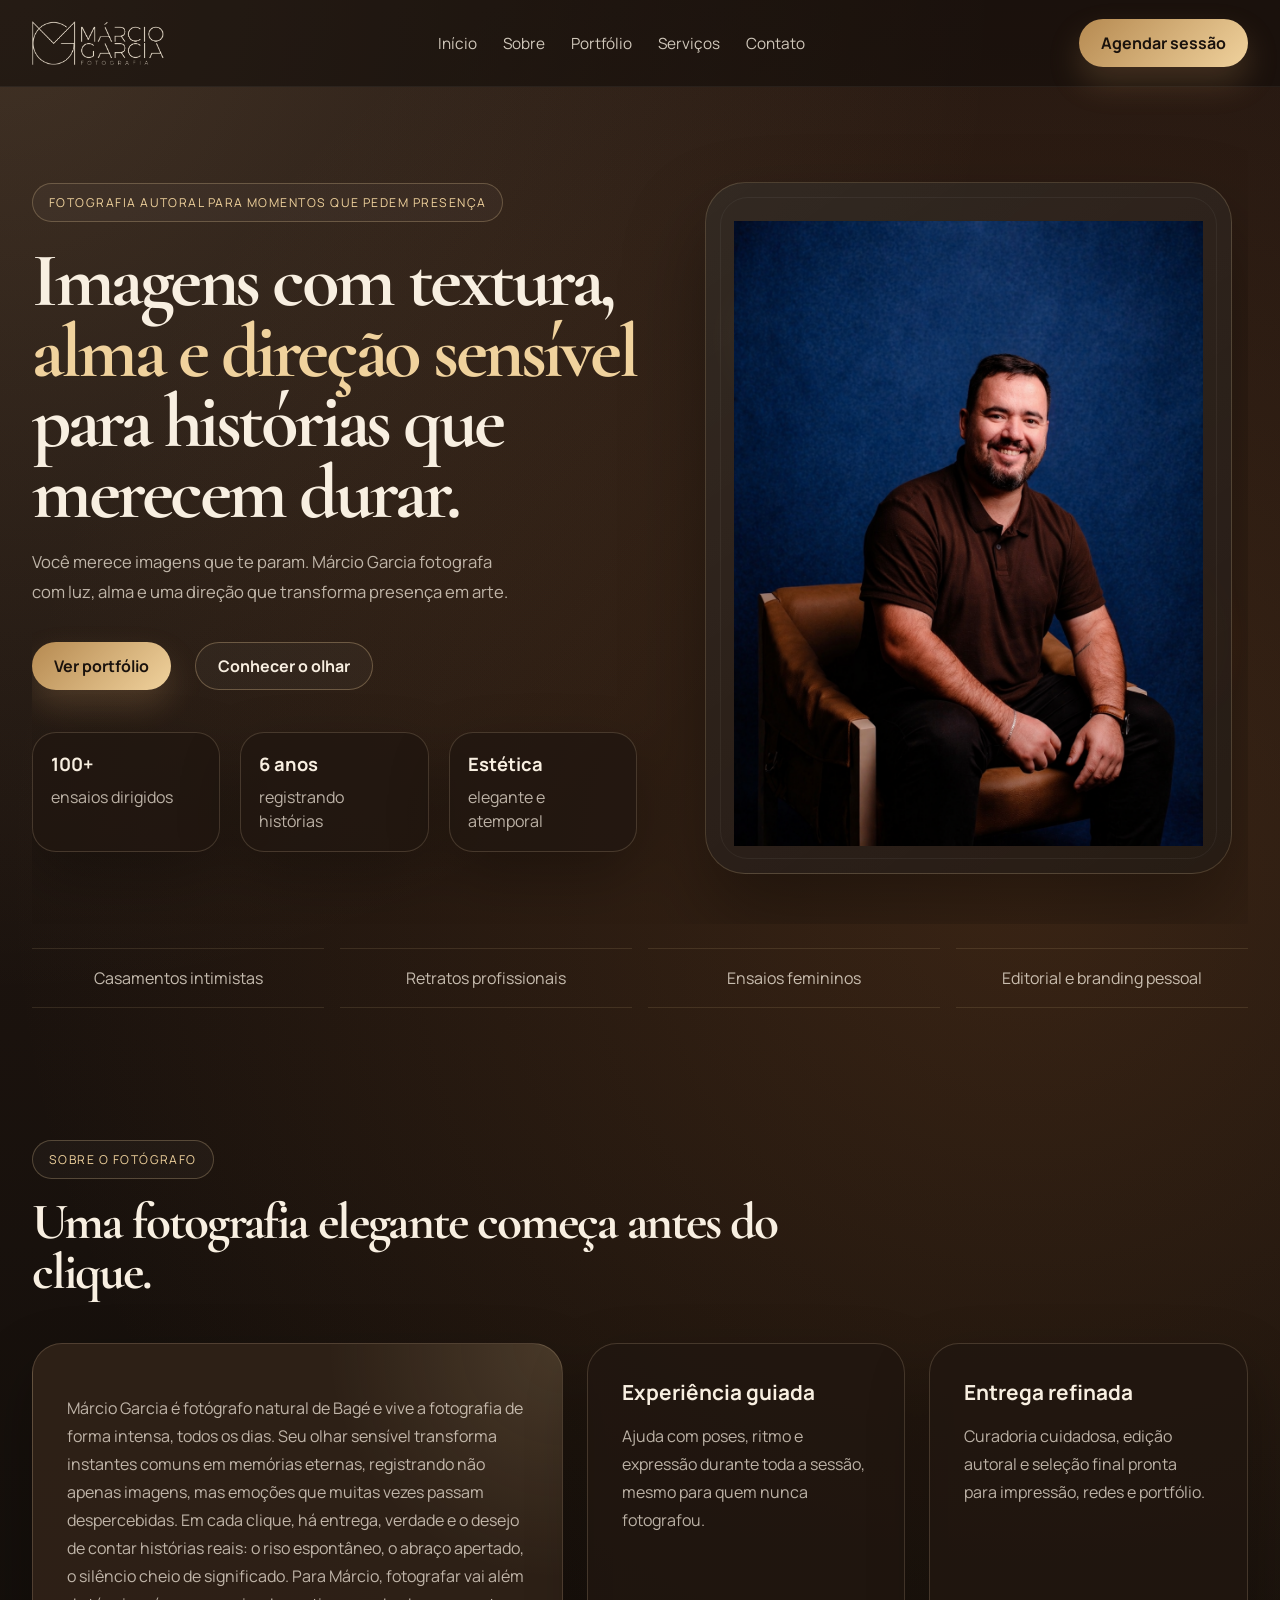
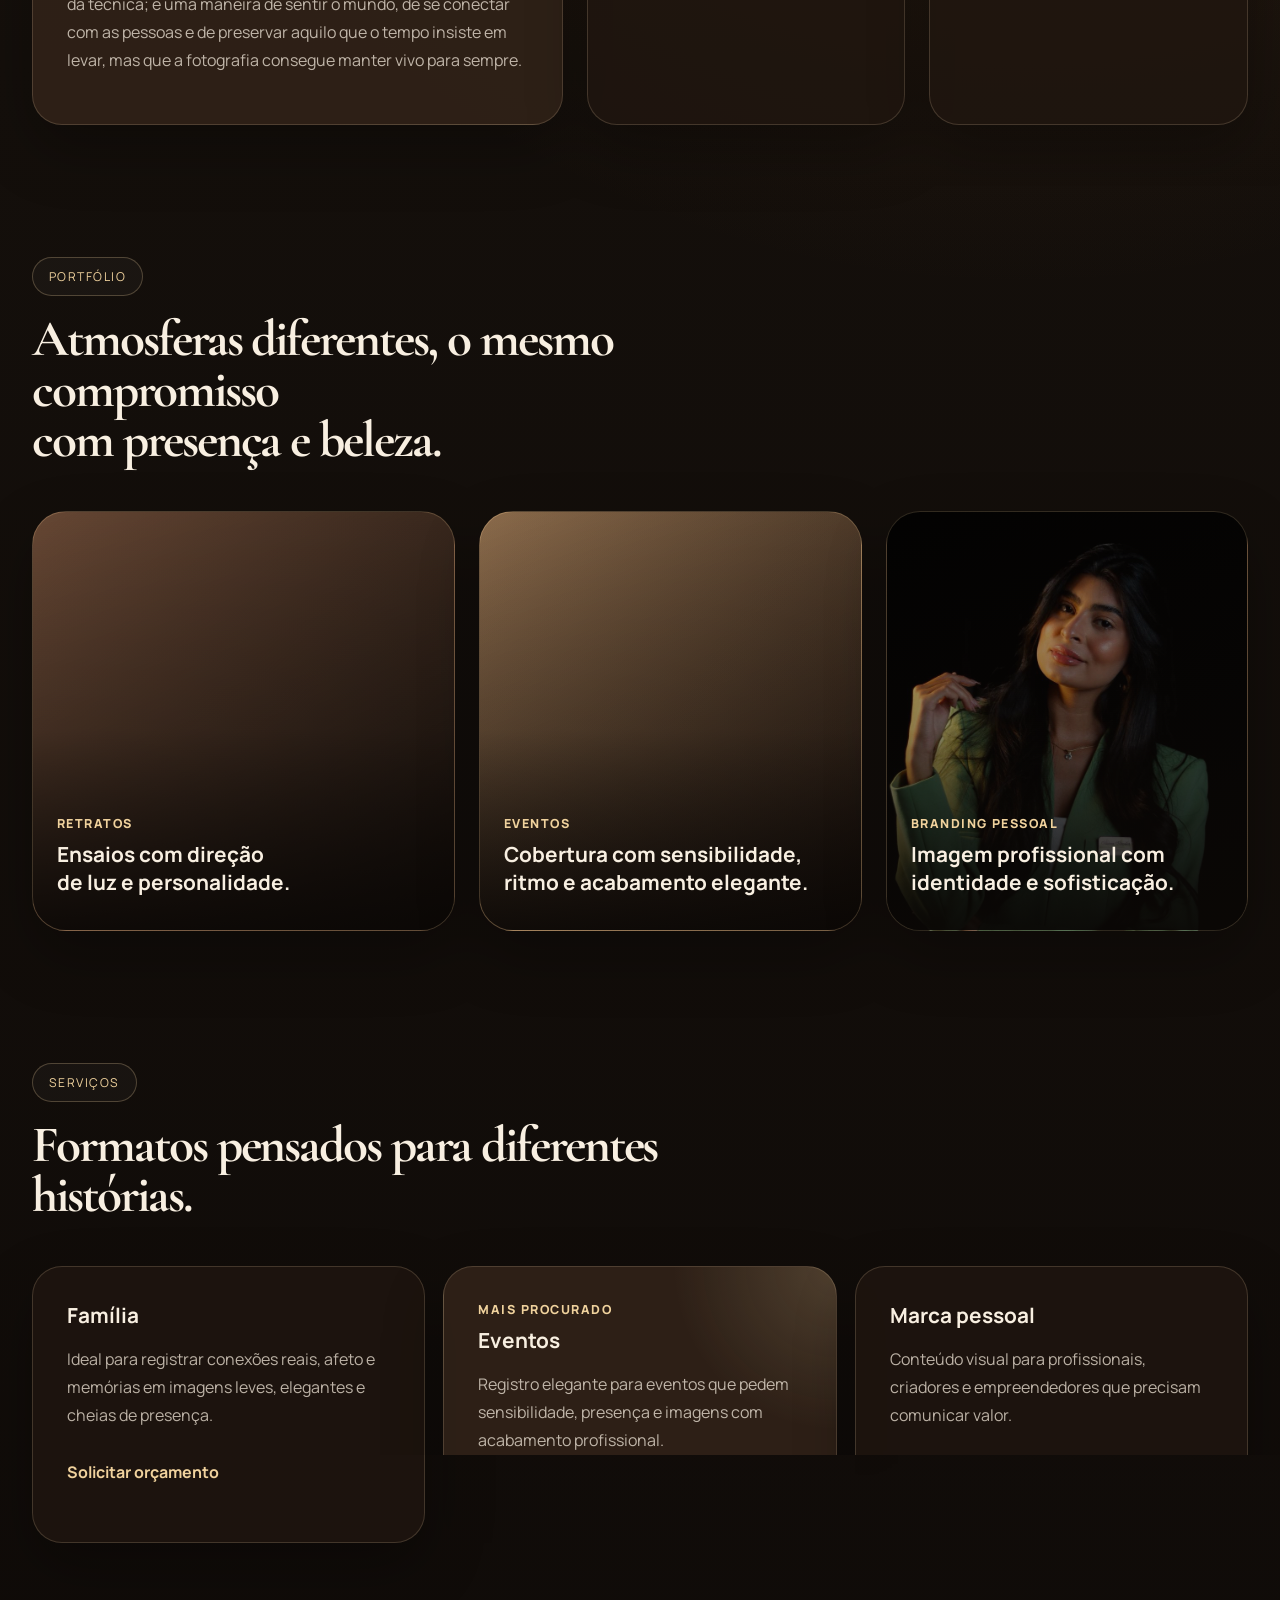
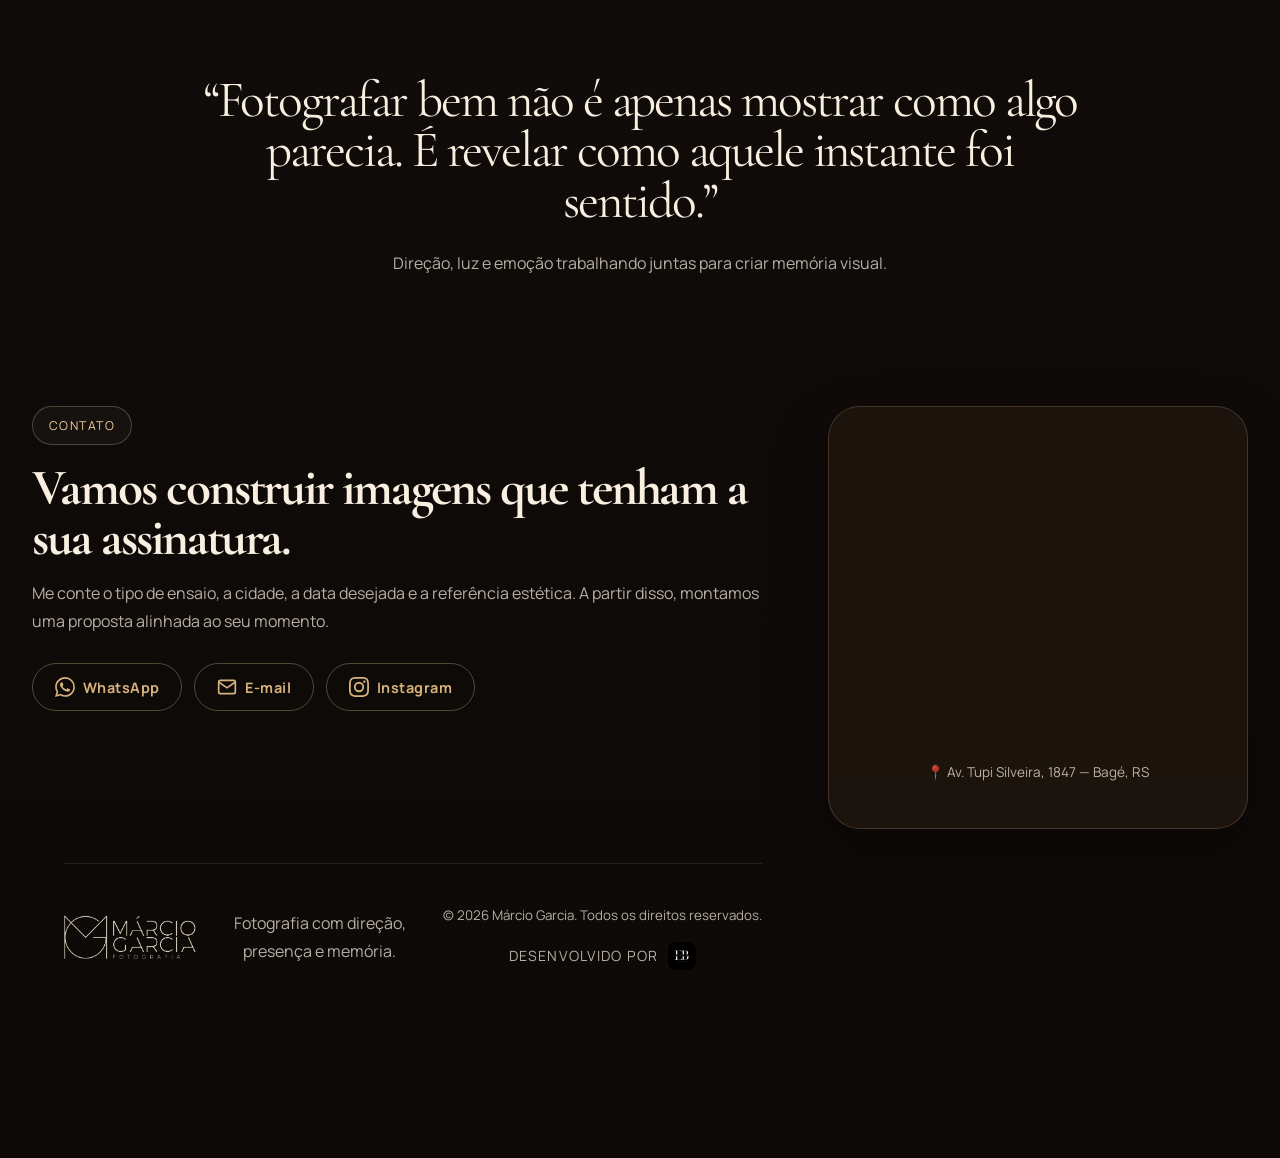
==== commit 0ee6a62c: "Ajuste" ====
--- a/index.html
+++ b/index.html
@@ -136,7 +136,10 @@
             <section class="portfolio-section" id="portfolio">
                 <div class="section-heading">
                     <span class="eyebrow">Portfólio</span>
-                    <h2 class="portfolio-title">Atmosferas diferentes, o mesmo compromisso<br class="portfolio-title-break">com presença e beleza.</h2>
+                    <h2 class="portfolio-title">
+                        <span class="portfolio-title-desktop">Atmosferas diferentes, o mesmo compromisso<br>com presença e beleza.</span>
+                        <span class="portfolio-title-mobile">Atmosferas diferentes, o<br>mesmo compromisso<br>com presença e beleza.</span>
+                    </h2>
                 </div>
 
                 <div class="portfolio-grid">
--- a/style.css
+++ b/style.css
@@ -421,6 +421,10 @@
   letter-spacing: -0.04em;
 }
 
+.portfolio-title-mobile {
+  display: none;
+}
+
 .about-grid {
   display: grid;
   grid-template-columns: 1.25fr 0.75fr 0.75fr;
@@ -1087,8 +1091,12 @@
     line-height: 1.04;
   }
 
-  .portfolio-title-break {
+  .portfolio-title-desktop {
     display: none;
+  }
+
+  .portfolio-title-mobile {
+    display: inline;
   }
 
   .about-card,
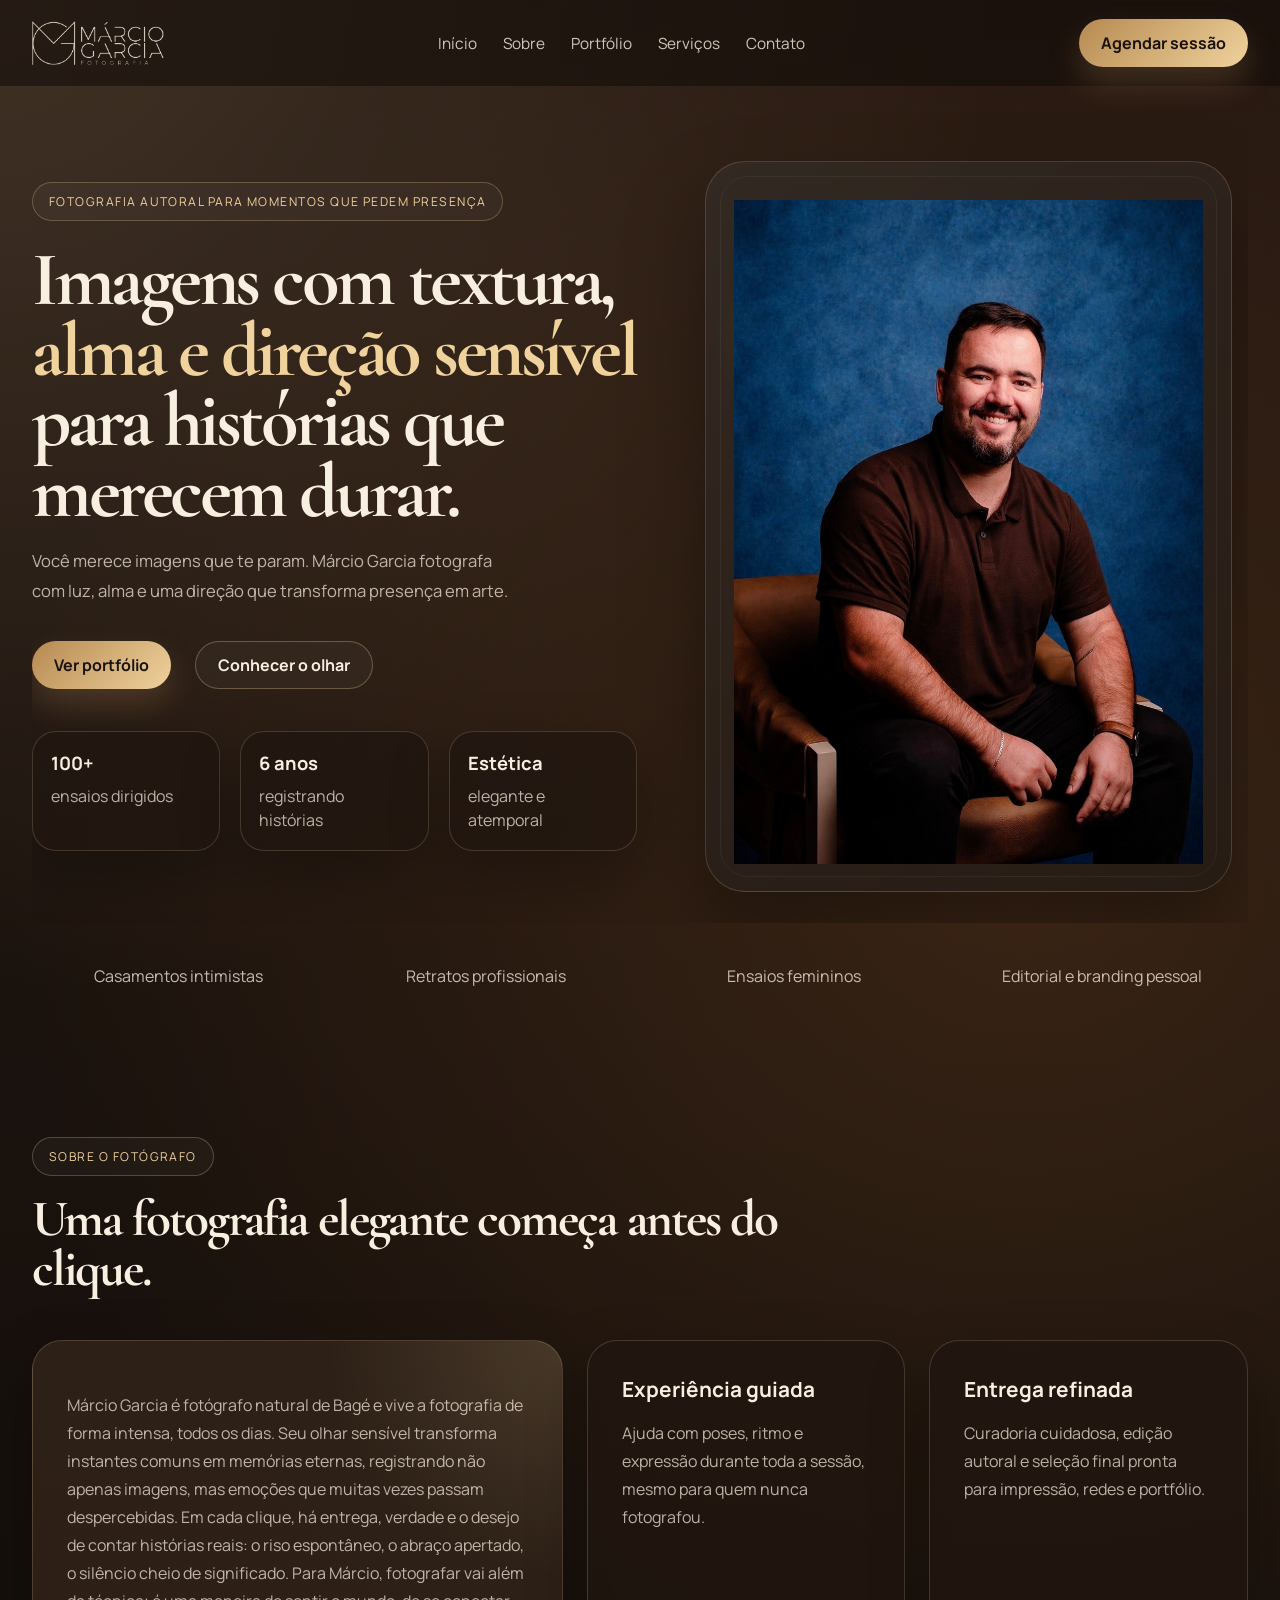
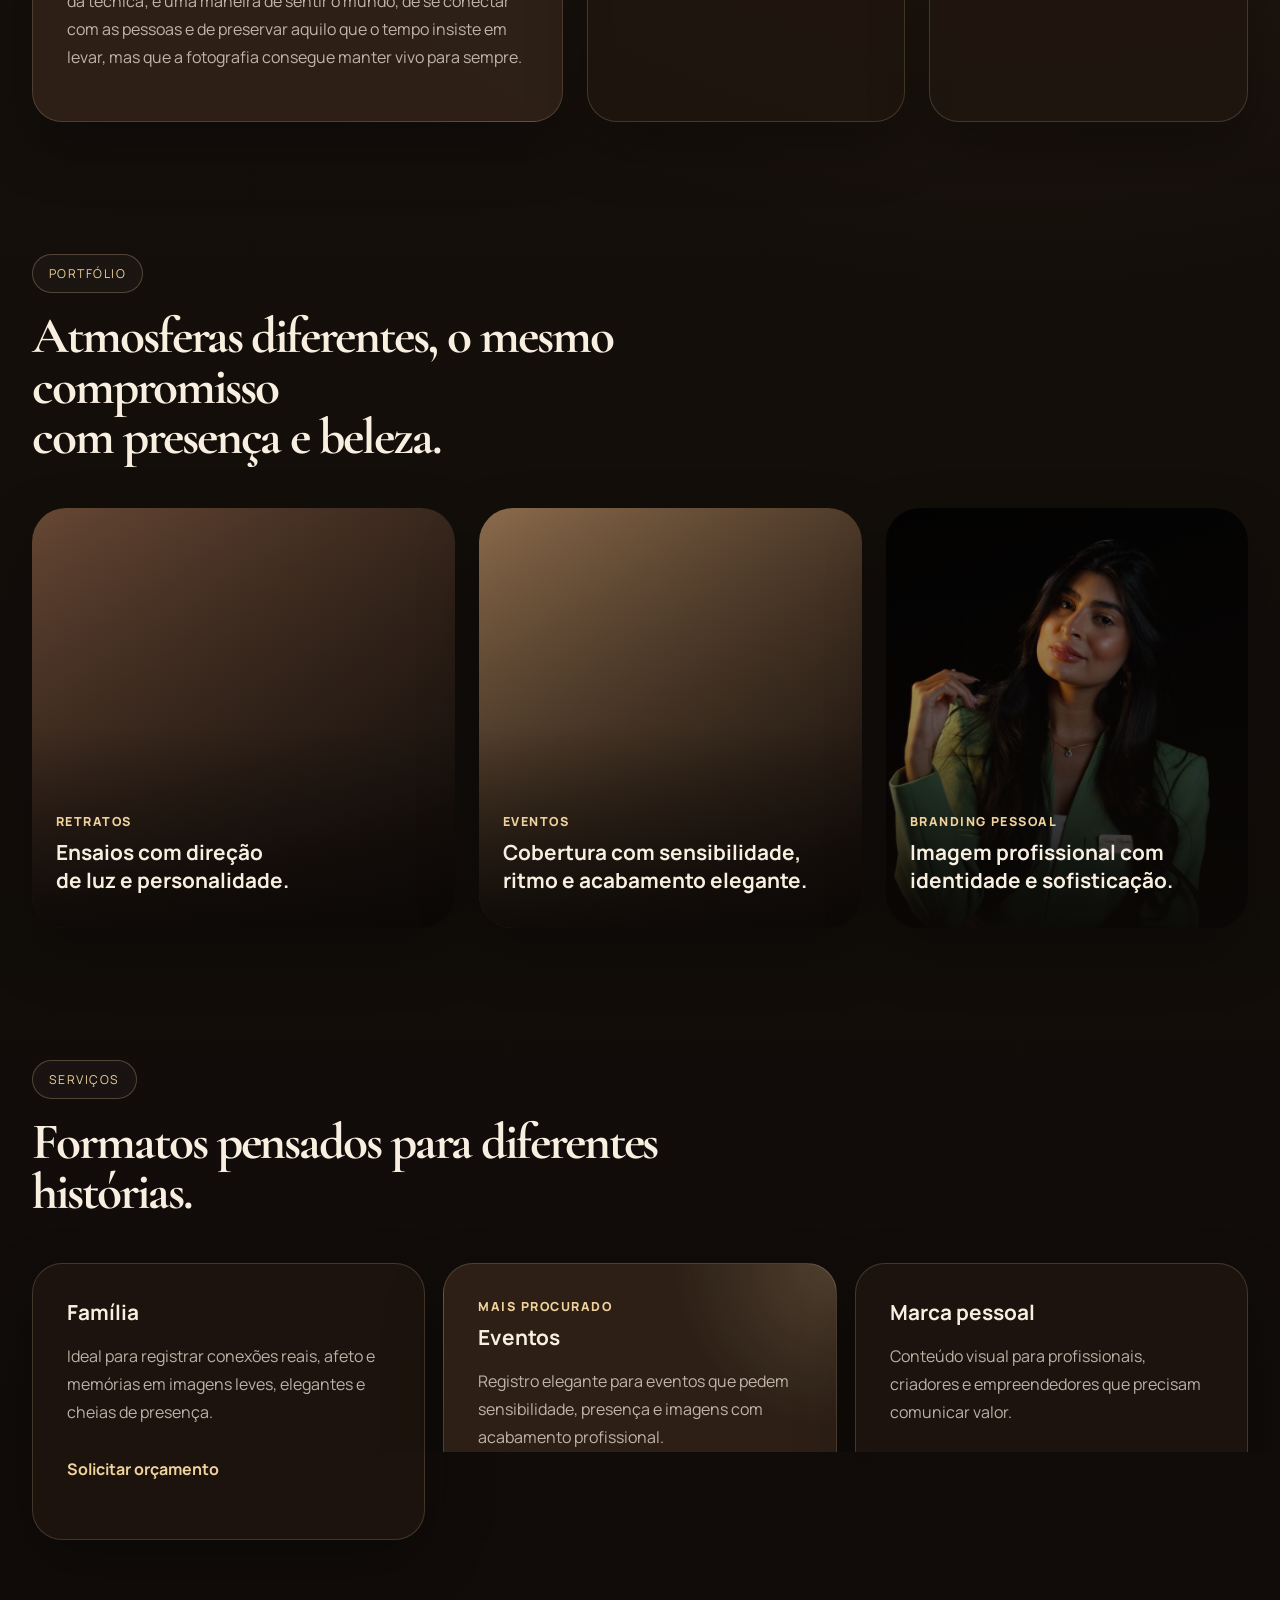
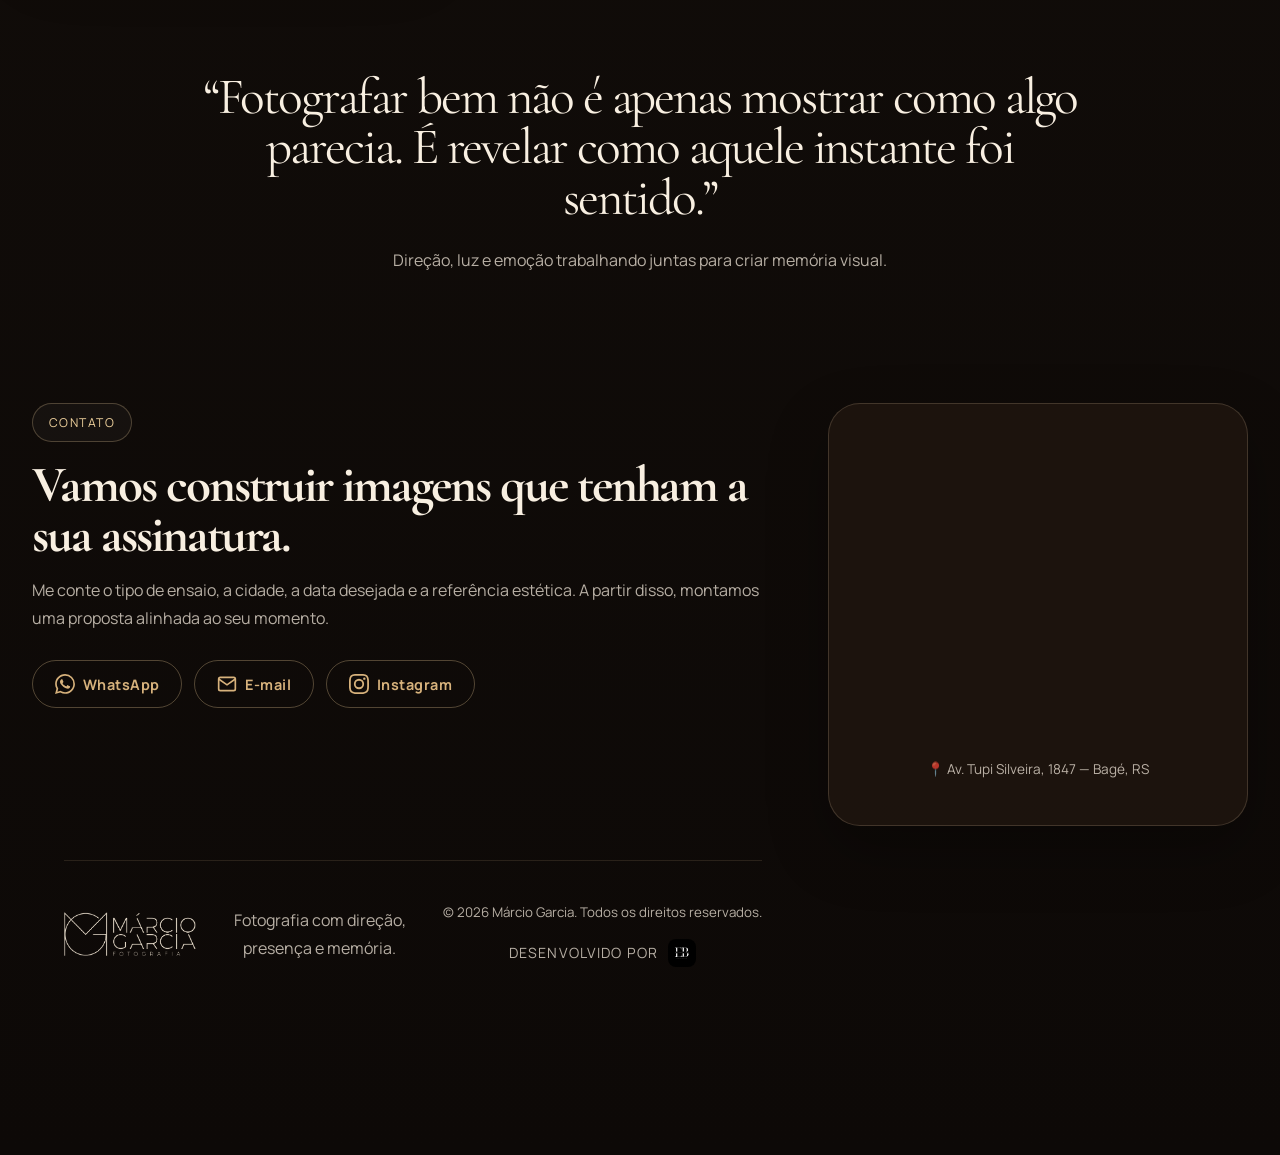
==== commit 4c690dac: "retry deploy" ====
--- a/index.html
+++ b/index.html
@@ -116,7 +116,7 @@
                         </p>
                        
                     </article>
-
+                    
                     <article class="about-card">
                         <h3>Experiência guiada</h3>
                         <p>
--- a/style.css
+++ b/style.css
@@ -34,19 +34,6 @@
   overflow-x: hidden;
 }
 
-body::before {
-  content: "";
-  position: fixed;
-  inset: 0;
-  background-image:
-    linear-gradient(rgba(255, 255, 255, 0.015) 1px, transparent 1px),
-    linear-gradient(90deg, rgba(255, 255, 255, 0.015) 1px, transparent 1px);
-  background-size: 72px 72px;
-  opacity: 0.35;
-  pointer-events: none;
-  mask-image: radial-gradient(circle at center, black 45%, transparent 92%);
-}
-
 img {
   max-width: 100%;
   height: auto;
@@ -69,7 +56,9 @@
   z-index: 999;
   pointer-events: none;
   overflow: hidden;
-  animation: introFadeOut 3.2s ease forwards;
+  animation: none;
+  opacity: 0;
+  visibility: hidden;
 }
 
 .intro-ring {
@@ -102,7 +91,7 @@
   z-index: 20;
   backdrop-filter: blur(18px);
   background: rgba(18, 13, 9, 0.58);
-  border-bottom: 1px solid rgba(255, 255, 255, 0.05);
+  border-bottom: 0;
 }
 
 .nav-container,
@@ -394,8 +383,6 @@
 
 .trust-strip div {
   padding: 18px 20px;
-  border-top: 1px solid rgba(240, 210, 157, 0.12);
-  border-bottom: 1px solid rgba(240, 210, 157, 0.12);
   color: rgba(248, 239, 225, 0.76);
   text-align: center;
 }
@@ -419,6 +406,10 @@
   font-size: clamp(2.6rem, 4vw, 4.1rem);
   line-height: 0.98;
   letter-spacing: -0.04em;
+}
+
+.portfolio-title-desktop {
+  display: inline;
 }
 
 .portfolio-title-mobile {
@@ -476,12 +467,12 @@
   min-height: 420px;
   border-radius: 34px;
   overflow: hidden;
-  border: 1px solid rgba(240, 210, 157, 0.18);
+  isolation: isolate;
+  border: 0;
   box-shadow: var(--shadow);
   transition:
     transform 240ms ease,
-    box-shadow 240ms ease,
-    border-color 240ms ease;
+    box-shadow 240ms ease;
 }
 
 .portrait {
@@ -602,7 +593,6 @@
 .portfolio-card:hover {
   transform: translateY(-10px) scale(1.01);
   box-shadow: 0 34px 58px rgba(0, 0, 0, 0.34);
-  border-color: rgba(240, 210, 157, 0.3);
 }
 
 .portfolio-card:hover .card-overlay {
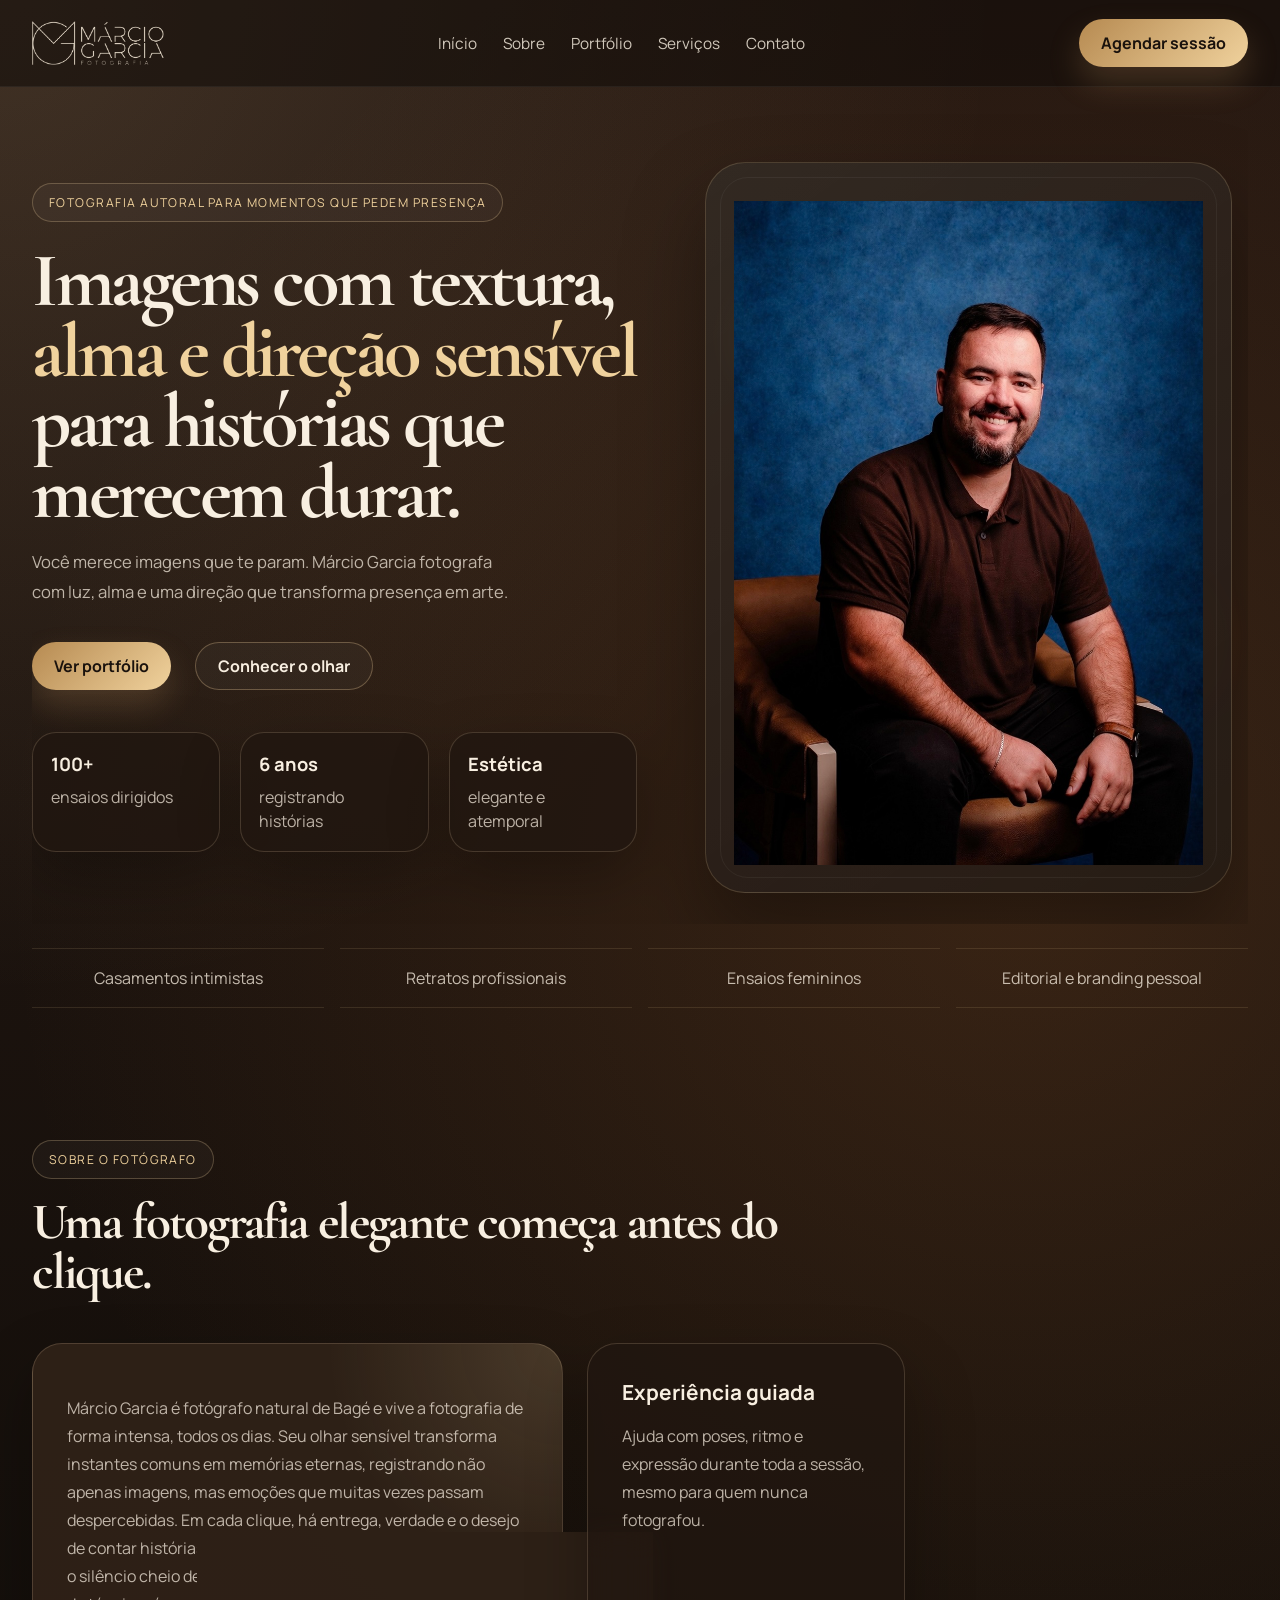
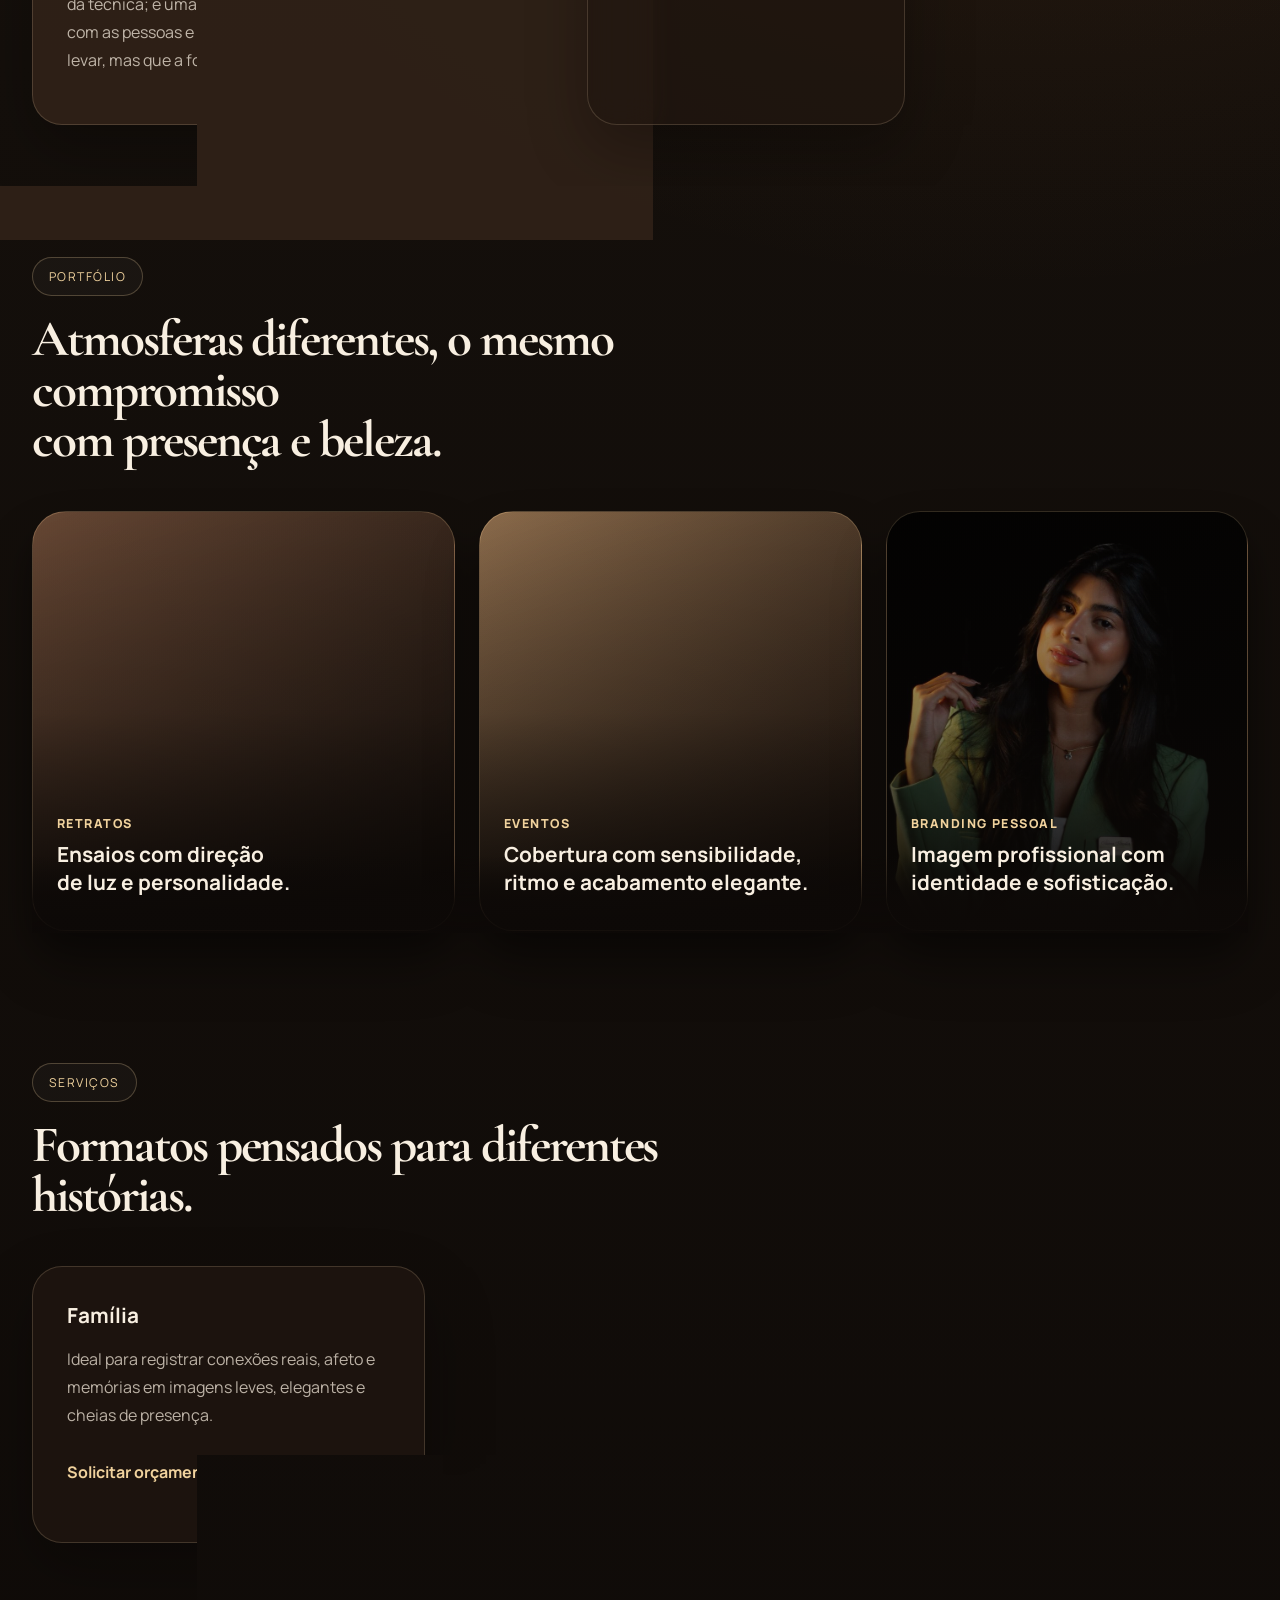
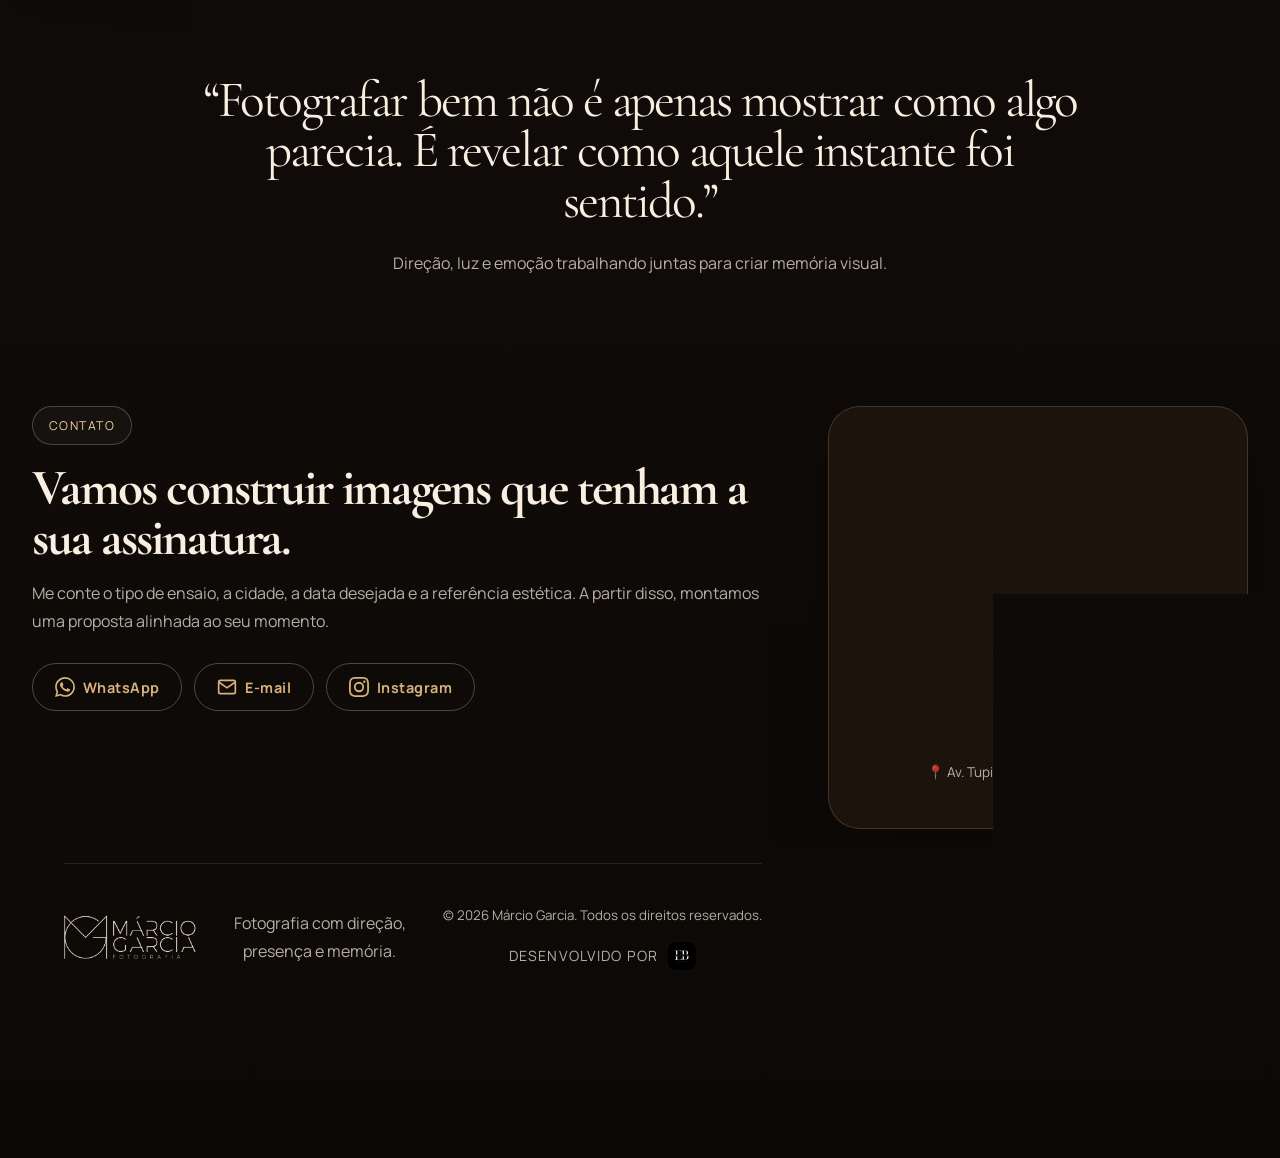
==== commit ccc0ba22: "verificação google" ====
--- a/index.html
+++ b/index.html
@@ -16,6 +16,7 @@
         rel="stylesheet"
     >
     <link rel="stylesheet" href="style.css">
+    <meta name="google-site-verification" content="cd0dzfmTiGpBm30bfqOhnMo0s77xx0XMsUjxve92yC0" />
 </head>
 <body>
     <div class="intro-overlay" aria-hidden="true">
--- a/style.css
+++ b/style.css
@@ -34,6 +34,19 @@
   overflow-x: hidden;
 }
 
+body::before {
+  content: "";
+  position: fixed;
+  inset: 0;
+  background-image:
+    linear-gradient(rgba(255, 255, 255, 0.015) 1px, transparent 1px),
+    linear-gradient(90deg, rgba(255, 255, 255, 0.015) 1px, transparent 1px);
+  background-size: 72px 72px;
+  opacity: 0.35;
+  pointer-events: none;
+  mask-image: radial-gradient(circle at center, black 45%, transparent 92%);
+}
+
 img {
   max-width: 100%;
   height: auto;
@@ -56,9 +69,7 @@
   z-index: 999;
   pointer-events: none;
   overflow: hidden;
-  animation: none;
-  opacity: 0;
-  visibility: hidden;
+  animation: introFadeOut 3.2s ease forwards;
 }
 
 .intro-ring {
@@ -91,7 +102,7 @@
   z-index: 20;
   backdrop-filter: blur(18px);
   background: rgba(18, 13, 9, 0.58);
-  border-bottom: 0;
+  border-bottom: 1px solid rgba(255, 255, 255, 0.05);
 }
 
 .nav-container,
@@ -383,6 +394,8 @@
 
 .trust-strip div {
   padding: 18px 20px;
+  border-top: 1px solid rgba(240, 210, 157, 0.12);
+  border-bottom: 1px solid rgba(240, 210, 157, 0.12);
   color: rgba(248, 239, 225, 0.76);
   text-align: center;
 }
@@ -393,6 +406,21 @@
 .quote-section,
 .contact-section {
   padding: 132px 0 0;
+}
+
+.portfolio-section {
+  position: relative;
+}
+
+.portfolio-section::after {
+  content: "";
+  position: absolute;
+  right: 0;
+  bottom: -2px;
+  left: 0;
+  height: 78px;
+  background: linear-gradient(to bottom, rgba(13, 9, 7, 0) 0%, rgba(13, 9, 7, 0.78) 55%, rgba(13, 9, 7, 0.96) 100%);
+  pointer-events: none;
 }
 
 .section-heading {
@@ -467,12 +495,14 @@
   min-height: 420px;
   border-radius: 34px;
   overflow: hidden;
-  isolation: isolate;
-  border: 0;
-  box-shadow: var(--shadow);
+  border: 1px solid rgba(240, 210, 157, 0.18);
+  box-shadow:
+    0 18px 28px rgba(0, 0, 0, 0.22),
+    0 34px 54px rgba(0, 0, 0, 0.32);
   transition:
     transform 240ms ease,
-    box-shadow 240ms ease;
+    box-shadow 240ms ease,
+    border-color 240ms ease;
 }
 
 .portrait {
@@ -500,7 +530,7 @@
   position: absolute;
   inset: 0;
   background:
-    linear-gradient(to top, rgba(10, 7, 5, 0.88) 0%, rgba(10, 7, 5, 0.14) 48%, rgba(10, 7, 5, 0.1) 100%);
+    linear-gradient(to top, rgba(10, 7, 5, 0.98) 0%, rgba(10, 7, 5, 0.7) 18%, rgba(10, 7, 5, 0.2) 52%, rgba(10, 7, 5, 0.1) 100%);
   transition: background 240ms ease;
 }
 
@@ -592,12 +622,15 @@
 
 .portfolio-card:hover {
   transform: translateY(-10px) scale(1.01);
-  box-shadow: 0 34px 58px rgba(0, 0, 0, 0.34);
+  box-shadow:
+    0 22px 34px rgba(0, 0, 0, 0.24),
+    0 40px 64px rgba(0, 0, 0, 0.38);
+  border-color: rgba(240, 210, 157, 0.3);
 }
 
 .portfolio-card:hover .card-overlay {
   background:
-    linear-gradient(to top, rgba(10, 7, 5, 0.8) 0%, rgba(10, 7, 5, 0.08) 50%, rgba(10, 7, 5, 0.04) 100%);
+    linear-gradient(to top, rgba(10, 7, 5, 0.92) 0%, rgba(10, 7, 5, 0.58) 18%, rgba(10, 7, 5, 0.14) 52%, rgba(10, 7, 5, 0.04) 100%);
 }
 
 .portfolio-card:hover .card-content {
@@ -1107,6 +1140,12 @@
     border-radius: 26px;
   }
 
+  .portfolio-section::after {
+    bottom: -1px;
+    height: 96px;
+    background: linear-gradient(to bottom, rgba(13, 9, 7, 0) 0%, rgba(13, 9, 7, 0.84) 52%, rgba(13, 9, 7, 0.98) 100%);
+  }
+
   .portrait {
     background:
       linear-gradient(160deg, rgba(13, 10, 8, 0.12), rgba(13, 10, 8, 0.58)),
@@ -1117,7 +1156,7 @@
   .wedding {
     background:
       linear-gradient(160deg, rgba(13, 10, 8, 0.1), rgba(13, 10, 8, 0.62)),
-      url("imagens/eventos 1.jpg") center 8%/cover no-repeat,
+      url("imagens/eventos 1.jpg") center 4%/cover no-repeat,
       linear-gradient(135deg, #aa835c 0%, #2a1b13 100%);
   }
 
@@ -1240,6 +1279,11 @@
     min-height: 250px;
   }
 
+  .portfolio-section::after {
+    height: 104px;
+    background: linear-gradient(to bottom, rgba(13, 9, 7, 0) 0%, rgba(13, 9, 7, 0.88) 50%, rgba(13, 9, 7, 1) 100%);
+  }
+
   .hero-visual {
     min-height: 220px;
     margin-top: 10px;
@@ -1274,7 +1318,7 @@
   .wedding {
     background:
       linear-gradient(160deg, rgba(13, 10, 8, 0.1), rgba(13, 10, 8, 0.62)),
-      url("imagens/eventos 1.jpg") center 6%/cover no-repeat,
+      url("imagens/eventos 1.jpg") center 2%/cover no-repeat,
       linear-gradient(135deg, #aa835c 0%, #2a1b13 100%);
   }
 
